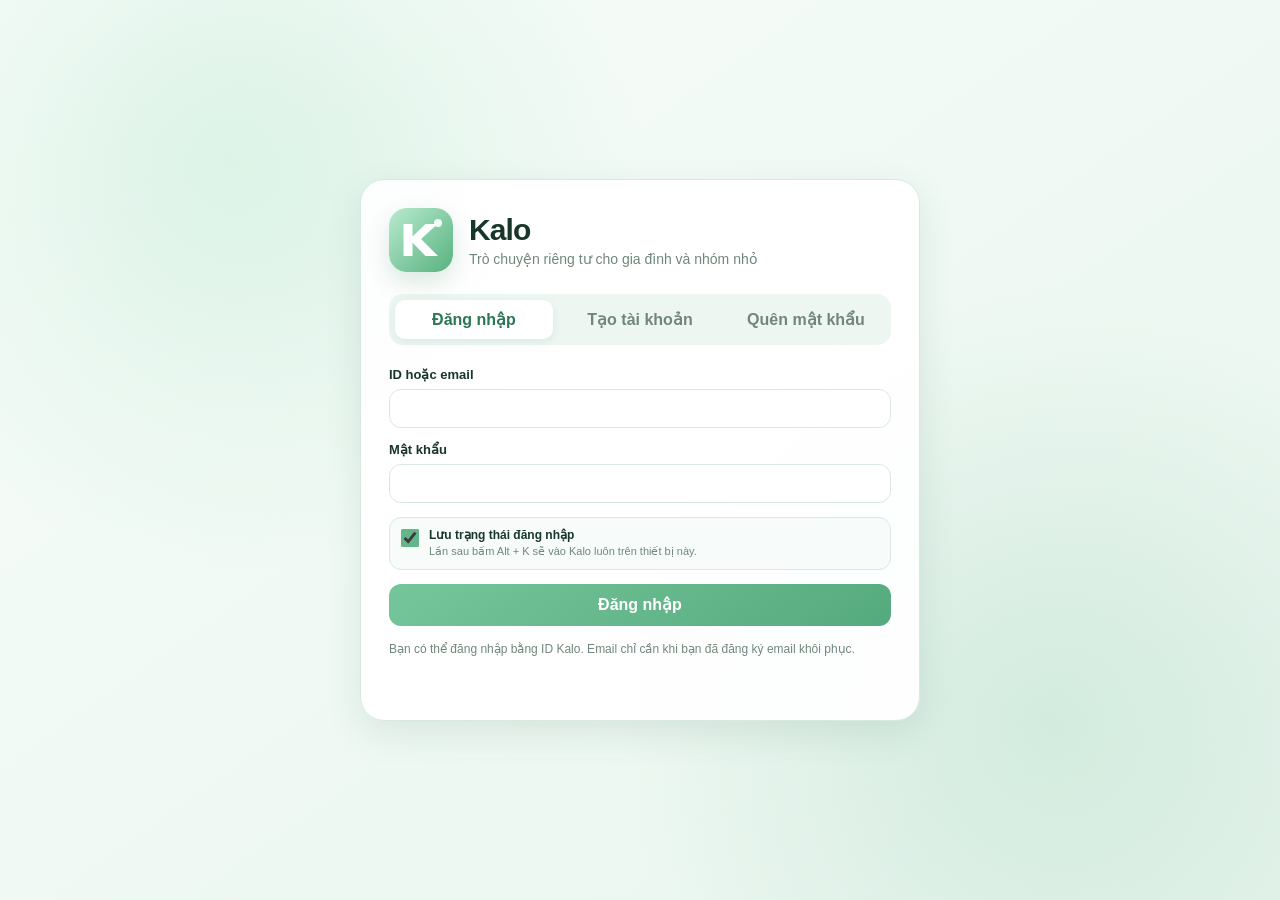
==== web/index.html @ dc7e7392 "Show own account avatar in Kalo rail" ====
<!doctype html>
<html lang="vi">
<head>
  <meta charset="UTF-8" />
  <meta name="viewport" content="width=device-width,initial-scale=1,viewport-fit=cover" />
  <meta name="theme-color" content="#73c39a" />
  <meta name="description" content="Kalo - trò chuyện riêng tư cho gia đình và nhóm nhỏ." />
  <title>Kalo</title>
  <link rel="icon" href="./icon.svg" />
  <link rel="manifest" href="./manifest.webmanifest" />
  <link rel="stylesheet" href="./styles.css?v=1.6.3" />
</head>
<body>
  <main id="authScreen" class="auth-screen">
    <section class="auth-card">
      <div class="brand-large">
        <img src="./icon.svg" alt="" />
        <div>
          <h1>Kalo</h1>
          <p>Trò chuyện riêng tư cho gia đình và nhóm nhỏ</p>
        </div>
      </div>

      <div class="auth-tabs" role="tablist">
        <button class="auth-tab active" data-auth-tab="login" type="button">Đăng nhập</button>
        <button class="auth-tab" data-auth-tab="register" type="button">Tạo tài khoản</button>
        <button class="auth-tab" data-auth-tab="forgot" type="button">Quên mật khẩu</button>
      </div>

      <form id="loginForm" class="auth-form" data-auth-panel="login">
        <label>ID hoặc email<input id="loginId" autocomplete="username" required /></label>
        <label>Mật khẩu<input id="loginPassword" type="password" autocomplete="current-password" required /></label>
        <label class="remember-row">
          <input id="rememberLogin" type="checkbox" checked />
          <span>
            <strong>Lưu trạng thái đăng nhập</strong>
            <small>Lần sau bấm Alt + K sẽ vào Kalo luôn trên thiết bị này.</small>
          </span>
        </label>
        <button class="primary-btn" type="submit">Đăng nhập</button>
        <p class="form-note">Bạn có thể đăng nhập bằng ID Kalo. Email chỉ cần khi bạn đã đăng ký email khôi phục.</p>
      </form>

      <form id="registerForm" class="auth-form hidden" data-auth-panel="register">
        <label>Tên hiển thị<input id="registerName" maxlength="80" placeholder="Ví dụ: Linh" required /></label>
        <label>ID Kalo<input id="registerId" maxlength="32" autocomplete="username" placeholder="linh" required /></label>
        <div class="two-col">
          <label>Mật khẩu<input id="registerPassword" type="password" minlength="8" autocomplete="new-password" required /></label>
          <label>Nhập lại mật khẩu<input id="registerPassword2" type="password" minlength="8" autocomplete="new-password" required /></label>
        </div>
        <label>Email khôi phục <span class="optional">(không bắt buộc)</span>
          <input id="registerEmail" type="email" autocomplete="email" placeholder="ban@gmail.com" />
        </label>
        <button class="primary-btn" type="submit">Tạo tài khoản</button>
        <p class="form-note">Không nhập email vẫn dùng Kalo bình thường. Bạn sẽ nhận một mã khôi phục để tự giữ.</p>
      </form>

      <section id="forgotPanel" class="auth-form hidden" data-auth-panel="forgot">
        <form id="codeResetForm" class="stack">
          <h3>Tạo mật khẩu mới bằng mã khôi phục</h3>
          <label>ID hoặc email<input id="resetId" required /></label>
          <label>Mã khôi phục<input id="resetCode" autocomplete="off" placeholder="XXXX-XXXX-XXXX-XXXX-XXXX" required /></label>
          <label>Mật khẩu mới<input id="resetPassword" type="password" minlength="8" required /></label>
          <button class="primary-btn" type="submit">Tạo mật khẩu mới</button>
        </form>
        <div class="or"><span>hoặc</span></div>
        <form id="emailResetForm" class="stack">
          <h3>Khôi phục bằng email</h3>
          <label>ID hoặc email<input id="emailResetId" required /></label>
          <button class="secondary-btn" type="submit">Gửi email khôi phục</button>
          <p class="form-note">Kalo chỉ gửi email khi bạn chủ động yêu cầu. Mỗi tài khoản được giới hạn một yêu cầu trong 10 phút.</p>
        </form>
      </section>

      <div id="authMessage" class="auth-message" aria-live="polite"></div>
    </section>
  </main>

  <main id="appScreen" class="app-shell hidden">
    <div class="app-quick-actions" aria-label="Thao tác nhanh Kalo">
      <button id="returnKanbanBtn" class="app-quick-action" type="button" title="Trở về KanBan" aria-label="Trở về KanBan">
        <img src="[data-uri]" alt="" />
      </button>
      <button id="quickLogoutBtn" class="app-quick-action logout" type="button" title="Đăng xuất Kalo" aria-label="Đăng xuất Kalo">
        <img src="[data-uri]" alt="" />
      </button>
    </div>
    <aside class="rail">
      <button id="selfAvatarBtn" class="rail-logo" type="button" title="Tài khoản của tôi">
        <span id="selfAvatar" class="rail-self-avatar"><img src="./icon.svg" alt="Kalo" /></span>
      </button>
      <div class="rail-main">
        <button class="rail-btn active" data-view="chats" type="button" title="Tin nhắn">💬<span>Tin</span></button>
        <button class="rail-btn" data-view="people" type="button" title="Danh bạ">👥<span>Bạn</span></button>
        <button class="rail-btn" data-view="documents" type="button" title="My Documents">🗂<span>Tài liệu</span></button>
      </div>
      <div class="rail-bottom">
        <button id="privacyBtn" class="rail-btn" type="button" title="Che tin nhắn (Alt+.)" aria-pressed="false">🙈<span>Che</span></button>
        <button id="settingsBtn" class="rail-btn" type="button" title="Cài đặt">⚙<span>Cài đặt</span></button>
      </div>
    </aside>

    <section class="conversation-pane">
      <header class="pane-header">
        <div>
          <h2 id="leftPaneTitle">Tin nhắn</h2>
          <small id="onlineSummary">Đang kết nối...</small>
        </div>
        <div class="pane-actions">
          <button id="addFriendBtn" class="header-action hidden" type="button" title="Thêm bạn"><span>＋</span><b>Thêm bạn</b></button>
          <button id="createGroupBtn" class="header-action" type="button" title="Tạo nhóm"><span>👥</span><b>Tạo nhóm</b></button>
        </div>
      </header>
      <div class="conversation-toolbar">
        <div class="search-wrap"><input id="conversationSearch" placeholder="Tìm cuộc trò chuyện..." /></div>
        <div id="categoryFilterWrap" class="category-filter-wrap">
          <button id="categoryFilterBtn" class="category-filter-btn" type="button" title="Lọc theo phân loại">
            <span id="categoryFilterDot" class="category-filter-dot"></span>
            <span id="categoryFilterLabel">Phân loại</span>
            <span class="category-filter-caret">⌄</span>
          </button>
          <div id="categoryFilterMenu" class="category-filter-menu hidden"></div>
        </div>
      </div>
      <div id="conversationCategoryMenu" class="conversation-category-menu hidden"></div>
      <div id="conversationList" class="conversation-list"></div>
      <div id="peopleList" class="conversation-list hidden"></div>
      <div id="documentsList" class="conversation-list hidden"></div>
    </section>

    <section class="chat-pane">
      <div id="emptyChat" class="empty-chat">
        <img src="./icon.svg" alt="" />
        <h2>Kalo</h2>
        <p>Chọn một cuộc trò chuyện hoặc tạo cuộc trò chuyện mới.</p>
      </div>

      <section id="documentsHome" class="documents-home hidden">
        <div class="documents-hero">
          <div class="documents-icon">🗂</div>
          <div>
            <h2>My Documents</h2>
            <p>Ảnh và file lưu trực tiếp trên thiết bị của bạn.</p>
          </div>
          <button id="addDocumentBtn" class="primary-btn" type="button">＋ Thêm file</button>
          <input id="documentInput" type="file" multiple hidden />
        </div>
        <div class="documents-storage-card">
          <div>
            <small>Vị trí lưu trữ</small>
            <strong id="documentsStorageLabel">Đang kiểm tra...</strong>
          </div>
          <button id="documentsChangeFolderBtn" class="secondary-btn" type="button">Thay đổi</button>
        </div>
        <div id="documentsDetail" class="documents-detail">
          <div class="documents-placeholder">Chọn một file ở bên trái để xem thao tác.</div>
        </div>
      </section>

      <div id="activeChat" class="active-chat hidden">
        <header class="chat-header">
          <div class="avatar" id="chatAvatar">K</div>
          <div class="chat-title">
            <div class="chat-title-line">
              <strong id="chatTitle">Kalo</strong>
              <button id="renameContactBtn" class="rename-contact-btn hidden" type="button" title="Đặt biệt danh" aria-label="Đặt biệt danh">✎</button>
            </div>
            <small id="chatSubtitle">Riêng tư</small>
          </div>
          <div class="chat-actions">
            <button id="messageSearchBtn" class="icon-btn" type="button" title="Tìm trong cuộc trò chuyện" aria-label="Tìm trong cuộc trò chuyện">🔍</button>
            <button id="audioCallBtn" class="icon-btn" type="button" title="Gọi thoại">📞</button>
            <button id="videoCallBtn" class="icon-btn" type="button" title="Gọi video">🎥</button>
            <button id="chatInfoBtn" class="icon-btn" type="button" title="Thông tin">ⓘ</button>
          </div>
        </header>

        <section id="messageSearchPanel" class="message-search-panel hidden" aria-label="Tìm tin nhắn">
          <div class="message-search-controls">
            <label class="message-search-text">
              <span>🔍</span>
              <input id="messageSearchText" type="search" placeholder="Tìm chữ, tên file..." autocomplete="off" />
            </label>
            <label class="message-search-date">
              <span>Ngày</span>
              <input id="messageSearchDate" type="date" />
            </label>
            <button id="messageSearchClear" class="secondary-btn compact-btn" type="button">Xóa lọc</button>
            <button id="messageSearchClose" class="icon-btn" type="button" title="Đóng tìm kiếm">×</button>
          </div>
          <div id="messageSearchSummary" class="message-search-summary">Nhập từ khóa hoặc chọn ngày.</div>
          <div id="messageSearchResults" class="message-search-results"></div>
        </section>

        <div id="messageList" class="message-list"></div>
        <button id="scrollToLatestBtn" class="scroll-to-latest-btn hidden" type="button" title="Về tin nhắn mới nhất" aria-label="Về tin nhắn mới nhất">
          <span>⌄</span>
        </button>

        <div id="fileProgress" class="file-progress hidden">
          <div><strong id="fileProgressText">Đang truyền file...</strong><span id="fileProgressPct">0%</span></div>
          <progress id="fileProgressBar" max="100" value="0"></progress>
        </div>

        <div id="stickerPanel" class="sticker-panel hidden">
          <div class="sticker-panel-head"><strong>Sticker</strong><button id="closeStickerBtn" type="button">×</button></div>
          <div id="stickerGrid" class="sticker-grid"></div>
        </div>

        <footer class="composer">
          <input id="imageInput" type="file" accept="image/*" hidden />
          <input id="fileInput" type="file" hidden />
          <div class="compose-tools">
            <button id="stickerBtn" class="compose-icon compose-image-btn" type="button" title="Gửi sticker" aria-label="Gửi sticker"><img class="compose-tool-image" src="[data-uri]" alt="" /></button>
            <button id="imageBtn" class="compose-icon compose-image-btn" type="button" title="Gửi ảnh" aria-label="Gửi ảnh"><img class="compose-tool-image" src="[data-uri]" alt="" /></button>
            <button id="fileBtn" class="compose-icon compose-image-btn" type="button" title="Gửi file" aria-label="Gửi file"><img class="compose-tool-image" src="[data-uri]" alt="" /></button>
          </div>
          <textarea id="messageInput" rows="1" placeholder="Nhập tin nhắn..."></textarea>
          <button id="sendBtn" class="send-btn" type="button">Gửi</button>
        </footer>
      </div>
    </section>
  </main>

  <div id="addFriendModal" class="modal-backdrop hidden" role="dialog" aria-modal="true">
    <section class="modal-card friend-modal">
      <header>
        <div><h3>Thêm bạn</h3><p>Quét QR hoặc nhập ID Kalo. Lời mời cần được người kia đồng ý.</p></div>
        <button data-close-modal="addFriendModal" type="button" aria-label="Đóng">×</button>
      </header>

      <div class="friend-tabs">
        <button class="friend-tab active" data-friend-tab="scan" type="button">Quét QR</button>
        <button class="friend-tab" data-friend-tab="id" type="button">Nhập ID</button>
        <button class="friend-tab" data-friend-tab="mine" type="button">QR của tôi</button>
      </div>

      <section data-friend-panel="scan" class="friend-panel">
        <div class="qr-camera-wrap">
          <video id="qrVideo" playsinline muted></video>
          <div class="qr-scan-frame"></div>
          <div id="qrCameraHint" class="qr-camera-hint">Bấm “Mở camera” rồi đưa mã QR vào giữa khung.</div>
        </div>
        <div class="qr-actions">
          <button id="startQrBtn" class="primary-btn" type="button">📷 Mở camera</button>
          <label class="secondary-btn qr-upload-btn">🖼 Chọn ảnh QR<input id="qrImageInput" type="file" accept="image/*" hidden /></label>
        </div>
        <p class="form-note">Trên điện thoại, Kalo ưu tiên camera sau. Bạn cũng có thể chọn ảnh QR từ thư viện.</p>
      </section>

      <section data-friend-panel="id" class="friend-panel hidden">
        <form id="addFriendIdForm" class="stack">
          <label>ID Kalo<input id="friendIdInput" maxlength="32" placeholder="Ví dụ: lamhoailinh" autocomplete="off" /></label>
          <button class="primary-btn" type="submit">Gửi lời mời kết bạn</button>
        </form>
      </section>

      <section data-friend-panel="mine" class="friend-panel hidden">
        <div class="my-qr-card">
          <div id="myQrCode" class="my-qr-code" aria-label="Mã QR Kalo của tôi"></div>
          <strong id="myQrName">Kalo</strong>
          <span id="myQrId">@id</span>
          <p>Người khác quét mã này để gửi lời mời kết bạn.</p>
        </div>
        <button id="shareQrBtn" class="secondary-btn full-btn" type="button">Chia sẻ liên kết kết bạn</button>
      </section>
    </section>
  </div>

  <div id="groupModal" class="modal-backdrop hidden" role="dialog" aria-modal="true">
    <section class="modal-card modal-wide">
      <header>
        <div><h3>Tạo nhóm</h3><p>Chỉ chọn từ danh sách bạn bè đã kết bạn.</p></div>
        <button data-close-modal="groupModal" type="button" aria-label="Đóng">×</button>
      </header>
      <label class="modal-field">Tên nhóm
        <input id="groupNameInput" maxlength="80" placeholder="Ví dụ: Gia đình" />
      </label>
      <input id="groupPeopleSearch" class="modal-search" placeholder="Tìm bạn bè..." />
      <div id="groupFriendsPicker" class="people-picker"></div>
      <footer>
        <button data-close-modal="groupModal" class="secondary-btn" type="button">Hủy</button>
        <button id="createGroupSubmitBtn" class="primary-btn" type="button">Tạo nhóm</button>
      </footer>
    </section>
  </div>

  <div id="categoryManagerModal" class="modal-backdrop hidden" role="dialog" aria-modal="true">
    <section class="modal-card">
      <header>
        <div><h3>Quản lý phân loại</h3><p>Tạo thẻ màu và gắn cho từng cuộc trò chuyện.</p></div>
        <button data-close-modal="categoryManagerModal" type="button" aria-label="Đóng">×</button>
      </header>
      <form id="categoryCreateForm" class="category-create-row">
        <input id="categoryCreateColor" class="category-color-input" type="color" value="#43c77a" title="Chọn màu" />
        <input id="categoryCreateName" maxlength="30" placeholder="Tên phân loại, ví dụ: Gia đình" />
        <button class="primary-btn" type="submit">＋ Thêm</button>
      </form>
      <div id="categoryManagerList" class="category-manager-list"></div>
      <p class="form-note">Phân loại là cách sắp xếp cá nhân và hiện được lưu trên thiết bị này.</p>
      <footer><button data-close-modal="categoryManagerModal" class="secondary-btn" type="button">Đóng</button></footer>
    </section>
  </div>

  <div id="avatarCropModal" class="modal-backdrop hidden" role="dialog" aria-modal="true">
    <section class="modal-card avatar-crop-card">
      <header>
        <div><h3>Crop ảnh đại diện</h3><p>Kéo ảnh để chọn vị trí. Dùng thanh Zoom để phóng to/thu nhỏ.</p></div>
        <button id="closeAvatarCropBtn" type="button" aria-label="Đóng">×</button>
      </header>
      <div id="avatarCropViewport" class="avatar-crop-viewport">
        <canvas id="avatarCropCanvas" width="360" height="360" aria-label="Khung crop ảnh đại diện"></canvas>
        <div class="avatar-crop-mask" aria-hidden="true"></div>
        <div class="avatar-crop-hint" aria-hidden="true">Kéo ảnh để căn chỉnh</div>
      </div>
      <label class="avatar-zoom-row">
        <span>Zoom</span>
        <input id="avatarZoomRange" type="range" min="100" max="300" value="100" step="1" />
        <output id="avatarZoomValue">100%</output>
      </label>
      <div class="avatar-crop-actions">
        <button id="resetAvatarCropBtn" class="secondary-btn" type="button">Đặt lại</button>
        <button id="cancelAvatarCropBtn" class="secondary-btn" type="button">Hủy</button>
        <button id="applyAvatarCropBtn" class="primary-btn" type="button">Áp dụng Crop</button>
      </div>
    </section>
  </div>

  <div id="contactAliasModal" class="modal-backdrop hidden" role="dialog" aria-modal="true">
    <section class="modal-card">
      <header>
        <div><h3>Đặt biệt danh</h3><p id="contactOriginalName">Tên gốc</p></div>
        <button data-close-modal="contactAliasModal" type="button" aria-label="Đóng">×</button>
      </header>
      <form id="contactAliasForm" class="stack">
        <label>Biệt danh hiển thị<input id="contactAliasInput" maxlength="60" placeholder="Ví dụ: Vợ, Anh Nam, Kế toán..." /></label>
        <p class="form-note">Biệt danh chỉ thay đổi cách hiển thị trên Kalo của bạn, không đổi tên thật của người kia.</p>
        <div class="alias-modal-actions">
          <button id="resetContactAliasBtn" class="secondary-btn" type="button">Dùng tên gốc</button>
          <button class="primary-btn" type="submit">Lưu biệt danh</button>
        </div>
      </form>
    </section>
  </div>

  <div id="identityModal" class="modal-backdrop hidden" role="dialog" aria-modal="true">
    <section class="modal-card">
      <header><div><h3>Mở khóa tin nhắn</h3><p id="identityHint">Nhập mã khôi phục Kalo để mở lịch sử riêng tư trên thiết bị này.</p></div></header>
      <label class="modal-field">Mã khôi phục<input id="identityCode" autocomplete="off" placeholder="XXXX-XXXX-XXXX-XXXX-XXXX" /></label>
      <div id="identityError" class="error-text"></div>
      <footer><button id="identitySubmit" class="primary-btn" type="button">Tiếp tục</button></footer>
    </section>
  </div>

  <div id="recoveryCodeModal" class="modal-backdrop hidden" role="dialog" aria-modal="true">
    <section class="modal-card">
      <header><div><h3>Lưu mã khôi phục</h3><p>Giữ mã này ở nơi an toàn. Mã giúp bạn tạo lại mật khẩu và mở lịch sử tin nhắn trên thiết bị mới.</p></div></header>
      <div id="recoveryCodeValue" class="recovery-code"></div>
      <button id="copyRecoveryCode" class="secondary-btn" type="button">Sao chép mã</button>
      <footer><button id="recoveryCodeDone" class="primary-btn" type="button">Tôi đã lưu mã</button></footer>
    </section>
  </div>

  <div id="settingsModal" class="modal-backdrop hidden" role="dialog" aria-modal="true">
    <section class="modal-card">
      <header><div><h3>Cài đặt Kalo</h3><p id="settingsAccount"></p></div><button data-close-modal="settingsModal">×</button></header>
      <label class="setting-row"><span><strong>Che tin nhắn</strong><small>Làm mờ nội dung, rê chuột vào để xem.</small></span><input id="privacyToggle" type="checkbox" /></label>
      <form id="profileForm" class="stack setting-block">
        <h4>Hồ sơ</h4>
        <div class="profile-avatar-editor">
          <div id="profileAvatarPreview" class="profile-avatar-preview" aria-label="Avatar hiện tại">K</div>
          <div class="profile-avatar-actions">
            <strong>Ảnh đại diện</strong>
            <small>Ảnh sẽ được nén tự động trước khi lưu.</small>
            <div class="avatar-action-row">
              <button id="chooseAvatarBtn" class="secondary-btn compact-btn" type="button">Chọn ảnh</button>
              <button id="cropAvatarBtn" class="secondary-btn compact-btn" type="button">✂ Crop thủ công</button>
              <button id="saveAvatarBtn" class="primary-btn compact-btn" type="button" disabled>Lưu Avatar</button>
              <button id="removeAvatarBtn" class="secondary-btn compact-btn" type="button">Xóa ảnh</button>
            </div>
            <small id="avatarPendingHint" class="avatar-pending-hint hidden">Ảnh mới đang chờ lưu.</small>
          </div>
          <input id="avatarInput" type="file" accept="image/png,image/jpeg,image/webp" hidden />
        </div>
        <label>Tên hiển thị<input id="displayNameInput" maxlength="80" /></label>
        <button class="secondary-btn" type="submit">Lưu tên</button>
      </form>
      <form id="changePasswordForm" class="stack setting-block">
        <h4>Đổi mật khẩu</h4>
        <label>Mật khẩu mới<input id="newPasswordInput" type="password" minlength="8" /></label>
        <label>Nhập lại<input id="newPasswordInput2" type="password" minlength="8" /></label>
        <button class="secondary-btn" type="submit">Đổi mật khẩu</button>
      </form>
      <div class="setting-block storage-setting">
        <h4>Quản lý dữ liệu</h4>
        <div class="storage-summary">
          <div>
            <small>Vị trí My Documents và file nhận</small>
            <strong id="settingsStorageLabel">Đang kiểm tra...</strong>
          </div>
          <button id="changeStorageBtn" class="secondary-btn" type="button">Thay đổi</button>
        </div>
        <div class="storage-meter"><span id="storageMeterBar"></span></div>
        <p id="storageUsageText" class="form-note">Đang tính dung lượng cục bộ...</p>
        <p class="form-note">Trên Chrome/Edge máy tính, nút Thay đổi cho phép bạn chọn thư mục thật trên ổ đĩa. Trên thiết bị không hỗ trợ, Kalo dùng vùng lưu trữ riêng của trình duyệt.</p>
      </div>
      <div class="setting-block">
        <h4>File lớn</h4>
        <p class="form-note">File được truyền trực tiếp giữa hai máy. Người gửi và người nhận cần cùng online. Kalo không lưu nội dung file trên máy chủ.</p>
      </div>
      <footer><button id="logoutBtn" class="danger-btn logout-icon-btn" type="button"><img class="logout-icon-img" src="[data-uri]" alt="" /><span>Đăng xuất</span></button></footer>
    </section>
  </div>

  <div id="incomingCallModal" class="modal-backdrop hidden" role="dialog" aria-modal="true">
    <section class="call-incoming-card">
      <div class="call-avatar" id="incomingCallAvatar">K</div>
      <h3 id="incomingCallName">Cuộc gọi đến</h3>
      <p id="incomingCallType">Đang gọi thoại...</p>
      <div class="incoming-call-actions">
        <button id="rejectCallBtn" class="call-circle danger" type="button" title="Từ chối">✕</button>
        <button id="acceptCallBtn" class="call-circle accept" type="button" title="Trả lời">✓</button>
      </div>
    </section>
  </div>

  <div id="callModal" class="call-screen hidden" role="dialog" aria-modal="true">
    <div class="call-topbar">
      <div>
        <strong id="callPeerName">Cuộc gọi Kalo</strong>
        <small id="callStatus">Đang kết nối...</small>
      </div>
      <span id="callModeLabel">Gọi thoại</span>
    </div>
    <div class="call-stage">
      <video id="remoteCallVideo" autoplay playsinline></video>
      <audio id="remoteCallAudio" autoplay></audio>
      <div id="audioCallPlaceholder" class="audio-call-placeholder">
        <div class="call-avatar large" id="activeCallAvatar">K</div>
        <strong id="activeCallName">Kalo</strong>
      </div>
      <video id="localCallVideo" autoplay playsinline muted></video>
    </div>
    <div class="call-controls">
      <button id="muteCallBtn" class="call-control" type="button" title="Tắt/bật mic">🎙</button>
      <button id="cameraCallBtn" class="call-control" type="button" title="Tắt/bật camera">📷</button>
      <button id="hangupCallBtn" class="call-control hangup" type="button" title="Kết thúc">☎</button>
    </div>
  </div>

  <div id="toastHost" class="toast-host" aria-live="polite"></div>

  <script src="./vendor/qrcode.min.js?v=1.0.0"></script>
  <script type="module" src="./app.js?v=1.6.3"></script>
</body>
</html>
---- web/styles.css ----
:root{
  --bg:#eef7f2;
  --panel:#ffffff;
  --panel-2:#f7fbf9;
  --line:#d8e9df;
  --line-strong:#bfdcca;
  --text:#18372a;
  --muted:#71877b;
  --green:#63b68a;
  --green-2:#8ed1ae;
  --green-3:#dff2e7;
  --green-4:#edf8f2;
  --danger:#d45b62;
  --shadow:0 12px 36px rgba(50,100,73,.12);
  font-family:Inter,"Segoe UI",Roboto,Arial,sans-serif;
  color:var(--text);
  background:var(--bg);
}
*{box-sizing:border-box}
html,body{margin:0;min-height:100%;background:var(--bg);color:var(--text)}
body{min-height:100vh;overflow:hidden}
button,input,textarea{font:inherit}
button{cursor:pointer}
.hidden{display:none!important}
.optional{font-weight:400;color:var(--muted);font-size:12px}
.auth-screen{
  min-height:100vh;display:grid;place-items:center;padding:28px;
  background:
    radial-gradient(circle at 18% 18%,rgba(167,225,194,.32),transparent 32%),
    radial-gradient(circle at 82% 80%,rgba(99,182,138,.18),transparent 34%),
    linear-gradient(145deg,#f8fdfa,#e8f5ee)
}
.auth-card{
  width:min(560px,100%);background:rgba(255,255,255,.94);border:1px solid var(--line);
  border-radius:24px;box-shadow:var(--shadow);padding:28px
}
.brand-large{display:flex;gap:16px;align-items:center;margin-bottom:22px}
.brand-large img{width:64px;height:64px;border-radius:18px;box-shadow:0 10px 24px rgba(74,145,105,.2)}
.brand-large h1{margin:0;font-size:30px;letter-spacing:-.03em}
.brand-large p{margin:4px 0 0;color:var(--muted);font-size:14px}
.auth-tabs{display:grid;grid-template-columns:repeat(3,1fr);gap:8px;margin-bottom:22px;background:#edf6f1;padding:6px;border-radius:14px}
.auth-tab{border:0;background:transparent;color:var(--muted);padding:10px 8px;border-radius:10px;font-weight:700}
.auth-tab.active{background:#fff;color:#2e7753;box-shadow:0 3px 10px rgba(43,100,69,.08)}
.auth-form,.stack{display:flex;flex-direction:column;gap:14px}
.auth-form label,.stack label,.modal-field{display:flex;flex-direction:column;gap:7px;font-size:13px;font-weight:700}
.auth-form input,.stack input,.modal-field input,.modal-search,.search-wrap input,.composer textarea{
  width:100%;border:1px solid var(--line);background:#fff;color:var(--text);
  border-radius:12px;padding:11px 12px;outline:none;transition:.15s border-color,.15s box-shadow
}
.auth-form input:focus,.stack input:focus,.modal-field input:focus,.modal-search:focus,.search-wrap input:focus,.composer textarea:focus{
  border-color:#7ac59e;box-shadow:0 0 0 3px rgba(99,182,138,.14)
}
.two-col{display:grid;grid-template-columns:1fr 1fr;gap:12px}
.primary-btn,.secondary-btn,.danger-btn{
  border:0;border-radius:12px;padding:11px 15px;font-weight:800;min-height:42px
}
.primary-btn{background:linear-gradient(145deg,#76c69b,#55aa7d);color:#fff}
.primary-btn:hover{filter:brightness(.98)}
.secondary-btn{background:#edf7f2;color:#2d6e4e;border:1px solid #cfe7da}
.danger-btn{background:#fff0f1;color:#aa343c;border:1px solid #f2c7ca}
.form-note{margin:0;color:var(--muted);font-size:12px;line-height:1.55}
.auth-message{min-height:20px;margin-top:14px;font-size:13px;color:#3b6c53}
.auth-message.error{color:#b23e47}
.or{height:1px;background:var(--line);position:relative;margin:8px 0}
.or span{position:absolute;left:50%;top:50%;transform:translate(-50%,-50%);background:#fff;padding:0 10px;color:var(--muted);font-size:12px}
.auth-form h3{font-size:14px;margin:0 0 2px}

.app-shell{display:grid;grid-template-columns:72px 330px minmax(0,1fr);height:100vh;background:var(--panel)}
.rail{
  background:linear-gradient(180deg,#71bf94,#5baa80);display:flex;flex-direction:column;align-items:center;
  padding:10px 7px;border-right:1px solid rgba(42,101,70,.12)
}
.rail-logo{width:46px;height:46px;border:0;background:transparent;padding:0;margin-bottom:12px}
.rail-logo img{width:46px;height:46px;border-radius:14px;display:block}
.rail-main{display:flex;flex-direction:column;gap:8px;width:100%;align-items:center}
.rail-bottom{margin-top:auto;display:flex;flex-direction:column;gap:8px;width:100%;align-items:center}
.rail-btn{
  width:58px;min-height:54px;border:0;border-radius:14px;background:transparent;color:#effff6;
  display:flex;flex-direction:column;align-items:center;justify-content:center;gap:2px;font-size:20px
}
.rail-btn span{font-size:9px;font-weight:800;letter-spacing:.01em}
.rail-btn:hover,.rail-btn.active{background:rgba(255,255,255,.19)}
.rail-btn.active{box-shadow:inset 0 0 0 1px rgba(255,255,255,.18)}
.conversation-pane{display:flex;flex-direction:column;border-right:1px solid var(--line);min-width:0;background:#fbfefc}
.pane-header{height:72px;display:flex;align-items:center;justify-content:space-between;padding:0 16px;border-bottom:1px solid var(--line)}
.pane-header h2{margin:0;font-size:20px}
.pane-header small{color:var(--muted);font-size:11px}
.round-btn,.icon-btn,.compose-icon{
  border:1px solid var(--line);background:#fff;color:#356c51;border-radius:11px;display:grid;place-items:center
}
.round-btn{width:36px;height:36px;font-size:22px}
.search-wrap{padding:12px 12px 8px}
.search-wrap input{background:#f1f7f4}
.conversation-list{overflow:auto;min-height:0;padding:4px 8px 12px}
.conv-item{
  width:100%;border:0;background:transparent;text-align:left;padding:10px;border-radius:14px;
  display:grid;grid-template-columns:46px minmax(0,1fr) auto;gap:10px;align-items:center;color:inherit
}
.conv-item:hover{background:#eef7f2}
.conv-item.active{background:#ddf2e6}
.avatar{
  width:44px;height:44px;border-radius:14px;background:linear-gradient(145deg,#b2e4ca,#78c39e);
  color:#fff;display:grid;place-items:center;font-weight:900;flex:0 0 auto;text-transform:uppercase
}
.conv-main{min-width:0}
.conv-name{font-weight:800;white-space:nowrap;overflow:hidden;text-overflow:ellipsis;font-size:14px}
.conv-preview{color:var(--muted);font-size:12px;white-space:nowrap;overflow:hidden;text-overflow:ellipsis;margin-top:3px}
.conv-meta{font-size:10px;color:#91a299;align-self:start;padding-top:3px}
.person-item{display:flex;align-items:center;gap:10px;padding:10px;border-radius:14px}
.person-item:hover{background:#eef7f2}
.person-item .person-info{min-width:0;flex:1}
.person-item strong{display:block;font-size:14px}
.person-item small{color:var(--muted)}
.person-item button{border:0;background:#e7f5ed;color:#34724f;border-radius:10px;padding:7px 10px;font-weight:800}

.chat-pane{min-width:0;display:flex;background:#f2f8f5}
.empty-chat{margin:auto;text-align:center;color:var(--muted)}
.empty-chat img{width:88px;height:88px;border-radius:24px;opacity:.95}
.empty-chat h2{margin:14px 0 4px;color:var(--text)}
.empty-chat p{margin:0;font-size:13px}
.active-chat{display:flex;flex-direction:column;width:100%;height:100%}
.chat-header{height:72px;background:#fff;border-bottom:1px solid var(--line);display:flex;align-items:center;padding:0 18px;gap:12px}
.chat-title{display:flex;flex-direction:column;min-width:0}
.chat-title strong{font-size:15px;white-space:nowrap;overflow:hidden;text-overflow:ellipsis}
.chat-title small{font-size:11px;color:var(--muted);margin-top:2px}
.chat-actions{margin-left:auto;display:flex;gap:7px}
.icon-btn{width:34px;height:34px}
.message-list{flex:1;min-height:0;overflow:auto;padding:18px 22px 26px;display:flex;flex-direction:column;gap:8px}
.day-sep{align-self:center;color:#809189;font-size:10px;background:rgba(255,255,255,.74);border:1px solid var(--line);padding:4px 9px;border-radius:999px;margin:8px 0}
.msg-row{display:flex;gap:8px;max-width:76%;align-items:flex-end}
.msg-row.own{align-self:flex-end;flex-direction:row-reverse}
.msg-row.other{align-self:flex-start}
.msg-avatar{width:28px;height:28px;border-radius:10px;background:#bce5ce;color:#2f7753;display:grid;place-items:center;font-weight:900;font-size:11px}
.msg-content{min-width:0}
.msg-sender{font-size:10px;color:var(--muted);margin:0 0 3px 6px}
.bubble{
  background:#fff;border:1px solid #e2eee7;border-radius:15px 15px 15px 4px;padding:9px 11px;
  box-shadow:0 3px 10px rgba(38,82,58,.05);position:relative;word-break:break-word
}
.msg-row.own .bubble{background:#dff2e7;border-color:#c8e6d5;border-radius:15px 15px 4px 15px}
.bubble-text{white-space:pre-wrap;line-height:1.45;font-size:14px}
.bubble-time{font-size:9px;color:#8aa097;margin-top:5px;text-align:right}
.msg-actions{display:flex;gap:4px;margin-top:3px;opacity:.55}
.msg-row:hover .msg-actions{opacity:1}
.mini-action{border:0;background:transparent;color:#668178;padding:2px 5px;font-size:11px;border-radius:7px}
.mini-action:hover{background:#e8f4ed}
.reaction-pill{display:inline-flex;align-items:center;gap:3px;background:#fff;border:1px solid var(--line);border-radius:999px;padding:2px 7px;font-size:11px}
.file-card{min-width:260px;max-width:420px}
.file-card-head{display:flex;gap:10px;align-items:center}
.file-icon{font-size:24px}
.file-name{font-weight:800;font-size:13px;overflow:hidden;text-overflow:ellipsis;white-space:nowrap}
.file-size{font-size:11px;color:var(--muted)}
.file-card button{margin-top:8px;width:100%}
.file-progress{background:#fff;border-top:1px solid var(--line);padding:8px 16px}
.file-progress>div{display:flex;justify-content:space-between;font-size:11px;margin-bottom:5px}
.file-progress progress{width:100%;height:6px;accent-color:var(--green)}
.composer{background:#fff;border-top:1px solid var(--line);padding:10px 14px;display:grid;grid-template-columns:auto minmax(0,1fr) auto;gap:9px;align-items:end}
.compose-icon{width:38px;height:38px;font-size:18px}
.composer textarea{resize:none;min-height:38px;max-height:120px;background:#f7fbf9;line-height:1.4}
.send-btn{border:0;background:#62b287;color:#fff;font-weight:900;border-radius:11px;padding:0 16px;height:38px}

body.privacy-mode .bubble-text,
body.privacy-mode .file-name,
body.privacy-mode .conv-preview{
  filter:blur(6px);user-select:none;transition:filter .14s ease
}
body.privacy-mode .bubble:hover .bubble-text,
body.privacy-mode .file-card:hover .file-name,
body.privacy-mode .conv-item:hover .conv-preview{
  filter:none;user-select:text
}

.modal-backdrop{position:fixed;inset:0;z-index:5000;background:rgba(20,50,36,.34);display:grid;place-items:center;padding:20px}
.modal-card{
  width:min(520px,100%);max-height:min(760px,92vh);overflow:auto;background:#fff;border:1px solid var(--line);
  border-radius:20px;box-shadow:0 22px 70px rgba(18,56,36,.2);padding:18px
}
.modal-wide{width:min(620px,100%)}
.modal-card>header{display:flex;justify-content:space-between;gap:15px;align-items:flex-start;margin-bottom:16px}
.modal-card>header h3{margin:0;font-size:18px}
.modal-card>header p{margin:4px 0 0;color:var(--muted);font-size:12px;line-height:1.45}
.modal-card>header button{border:0;background:#eef6f2;color:#526d60;width:32px;height:32px;border-radius:10px;font-size:20px}
.modal-card>footer{display:flex;justify-content:flex-end;gap:8px;margin-top:18px}
.modal-search{margin:12px 0}
.people-picker{max-height:350px;overflow:auto;border:1px solid var(--line);border-radius:14px;padding:5px}
.picker-row{display:flex;align-items:center;gap:10px;padding:9px;border-radius:10px}
.picker-row:hover{background:#f2f8f5}
.picker-row input{width:18px;height:18px;accent-color:var(--green)}
.picker-row label{display:flex;flex:1;gap:10px;align-items:center;cursor:pointer}
.picker-row .avatar{width:38px;height:38px;border-radius:12px}
.recovery-code{
  padding:16px;border:1px dashed #7abc98;border-radius:14px;background:#eff9f3;
  font:900 20px/1.5 ui-monospace,SFMono-Regular,Consolas,monospace;text-align:center;letter-spacing:.06em;margin:10px 0 12px
}
.error-text{color:#b23e47;font-size:12px;min-height:18px;margin-top:8px}
.setting-row{display:flex;align-items:center;justify-content:space-between;gap:16px;padding:12px 0;border-bottom:1px solid var(--line)}
.setting-row span{display:flex;flex-direction:column;gap:3px}
.setting-row small{color:var(--muted)}
.setting-row input{width:20px;height:20px;accent-color:var(--green)}
.setting-block{padding:14px 0;border-bottom:1px solid var(--line)}
.setting-block h4{margin:0 0 10px}
.toast-host{position:fixed;right:16px;bottom:16px;z-index:8000;display:flex;flex-direction:column;gap:8px;pointer-events:none}
.toast{background:#18372a;color:#fff;padding:10px 13px;border-radius:11px;box-shadow:var(--shadow);font-size:12px;max-width:360px;animation:toast-in .18s ease}
.toast.error{background:#923e45}
@keyframes toast-in{from{transform:translateY(8px);opacity:0}to{transform:none;opacity:1}}

@media(max-width:900px){
  .app-shell{grid-template-columns:64px 290px minmax(0,1fr)}
  .rail-btn{width:50px}
}
@media(max-width:720px){
  body{overflow:auto}
  .app-shell{grid-template-columns:58px minmax(0,1fr);height:100dvh}
  .conversation-pane{grid-column:2}
  .chat-pane{position:fixed;left:58px;right:0;top:0;bottom:0;z-index:20;display:none}
  .app-shell.chat-open .chat-pane{display:flex}
  .app-shell.chat-open .conversation-pane{visibility:hidden}
  .rail{padding:8px 4px}
  .rail-btn{width:48px;min-height:50px}
  .rail-logo,.rail-logo img{width:42px;height:42px}
  .message-list{padding:14px 10px 20px}
  .msg-row{max-width:88%}
  .auth-screen{padding:12px}
  .auth-card{padding:18px;border-radius:18px}
  .two-col{grid-template-columns:1fr}
}


/* v1.1 - Friend system, QR add friend and clearer mobile actions */
.pane-actions{display:flex;align-items:center;gap:7px}
.header-action{
  min-height:36px;border:1px solid var(--line);background:#fff;color:#34724f;border-radius:11px;
  padding:0 10px;display:inline-flex;align-items:center;gap:6px;font-weight:800;font-size:12px;white-space:nowrap
}
.header-action span{font-size:16px;line-height:1}
.header-action:hover{background:#e9f6ef;border-color:#abd8c0}
.contact-section{padding:4px 0 10px}
.contact-section-title{
  display:flex;align-items:center;gap:7px;padding:8px 10px 5px;color:#4d6c5d;
  font-size:11px;font-weight:900;text-transform:uppercase;letter-spacing:.035em
}
.contact-section-title span{
  min-width:20px;height:20px;padding:0 6px;border-radius:999px;background:#e2f3ea;color:#367253;
  display:inline-flex;align-items:center;justify-content:center;font-size:10px
}
.muted-title{color:#81958b}
.contact-empty{padding:24px 12px;text-align:center;color:var(--muted);font-size:12px;line-height:1.55}
.friend-actions{display:flex;gap:6px;flex:0 0 auto}
.person-item .accept-btn{background:#66b98d;color:#fff;border:0}
.person-item .decline-btn{background:#eff5f2;color:#607a6d;border:1px solid var(--line)}
.request-item{background:#f6fbf8;margin-bottom:4px}
.pending-item{opacity:.86}

.friend-modal{width:min(560px,100%)}
.friend-tabs{
  display:grid;grid-template-columns:repeat(3,1fr);gap:6px;background:#edf6f1;
  padding:5px;border-radius:13px;margin-bottom:14px
}
.friend-tab{border:0;background:transparent;color:#6e8378;padding:9px 6px;border-radius:9px;font-weight:800;font-size:12px}
.friend-tab.active{background:#fff;color:#34724f;box-shadow:0 2px 8px rgba(43,100,69,.08)}
.friend-panel{display:flex;flex-direction:column;gap:12px}
.qr-camera-wrap{
  position:relative;aspect-ratio:4/3;max-height:390px;border-radius:16px;overflow:hidden;
  background:#193329;display:grid;place-items:center
}
.qr-camera-wrap video{width:100%;height:100%;object-fit:cover;display:block}
.qr-scan-frame{
  position:absolute;width:min(58%,250px);aspect-ratio:1;border:2px solid rgba(255,255,255,.96);
  border-radius:20px;box-shadow:0 0 0 999px rgba(10,35,25,.18);pointer-events:none
}
.qr-camera-hint{
  position:absolute;left:12px;right:12px;bottom:10px;background:rgba(17,54,38,.75);color:#fff;
  border-radius:10px;padding:8px 10px;text-align:center;font-size:11px;backdrop-filter:blur(5px)
}
.qr-actions{display:grid;grid-template-columns:1fr 1fr;gap:8px}
.qr-upload-btn{display:flex;align-items:center;justify-content:center}
.my-qr-card{
  display:flex;flex-direction:column;align-items:center;text-align:center;padding:18px 12px;
  border:1px solid var(--line);border-radius:18px;background:linear-gradient(180deg,#f8fdfa,#edf8f2)
}
.my-qr-code{width:240px;min-height:240px;display:grid;place-items:center;background:#fff;border-radius:18px;padding:10px}
.my-qr-code img,.my-qr-code canvas{max-width:100%;height:auto!important}
.my-qr-card strong{margin-top:12px;font-size:17px}
.my-qr-card span{color:#4f7b63;font-weight:800;font-size:13px;margin-top:2px}
.my-qr-card p{color:var(--muted);font-size:12px;margin:8px 0 0}
.full-btn{width:100%}

@media(max-width:720px){
  .pane-header{height:66px;padding:0 10px}
  .pane-header h2{font-size:18px}
  .pane-actions{gap:5px}
  .header-action{width:38px;height:38px;padding:0;justify-content:center;border-radius:11px}
  .header-action b{display:none}
  .header-action span{font-size:18px}
  .search-wrap{padding:9px 9px 6px}
  .conversation-list{padding:3px 5px 10px}
  .person-item{padding:9px 7px}
  .person-item button{padding:7px 8px;font-size:11px}
  .friend-actions{gap:4px}
  .modal-backdrop{
    align-items:end;padding:0;background:rgba(20,50,36,.38)
  }
  .modal-card,.modal-wide,.friend-modal{
    width:100%;max-width:none;max-height:92dvh;border-radius:20px 20px 0 0;
    border-left:0;border-right:0;border-bottom:0;padding:16px 14px calc(16px + env(safe-area-inset-bottom))
  }
  .modal-card>header{position:sticky;top:-16px;background:#fff;z-index:2;padding-top:2px}
  .friend-tabs{position:sticky;top:43px;z-index:2}
  .qr-camera-wrap{aspect-ratio:3/4;max-height:55dvh}
  .qr-actions{grid-template-columns:1fr}
  .my-qr-code{width:min(72vw,260px);min-height:min(72vw,260px)}
  .people-picker{max-height:44dvh}
  .toast-host{left:10px;right:10px;bottom:calc(10px + env(safe-area-inset-bottom))}
  .toast{max-width:none}
}


/* v1.1.1 - Remember login */
.remember-row{
  display:flex!important;flex-direction:row!important;align-items:flex-start;gap:10px!important;
  padding:10px 11px;border:1px solid var(--line);border-radius:12px;background:#f7fbf9;
  cursor:pointer;font-weight:400!important
}
.remember-row input{
  width:18px!important;height:18px;margin:1px 0 0;flex:0 0 auto;accent-color:var(--green)
}
.remember-row span{display:flex;flex-direction:column;gap:2px}
.remember-row strong{font-size:12px;color:var(--text)}
.remember-row small{font-size:11px;line-height:1.35;color:var(--muted)}


/* v1.2 - Sticker, image and file composer */
.compose-tools{display:flex;align-items:center;gap:5px}
.sticker-panel{
  background:#fff;border-top:1px solid var(--line);padding:10px 14px 12px;
  box-shadow:0 -8px 24px rgba(33,76,54,.06)
}
.sticker-panel-head{display:flex;align-items:center;justify-content:space-between;margin-bottom:8px}
.sticker-panel-head strong{font-size:12px}
.sticker-panel-head button{
  width:28px;height:28px;border:0;border-radius:8px;background:#eef6f2;color:#557064;font-size:17px
}
.sticker-grid{display:grid;grid-template-columns:repeat(10,minmax(38px,1fr));gap:6px;max-height:180px;overflow:auto}
.sticker-choice{
  min-height:44px;border:1px solid transparent;background:#f7fbf9;border-radius:11px;font-size:25px;line-height:1
}
.sticker-choice:hover{background:#e5f4ec;border-color:#cde7d8;transform:translateY(-1px)}
.sticker-message{font-size:54px;line-height:1.05;padding:2px 3px}
.image-card{max-width:min(420px,62vw)}
.image-preview{
  display:block;width:100%;max-height:340px;object-fit:contain;background:#edf4f0;border-radius:11px;
  border:1px solid var(--line)
}
.image-preview-placeholder{
  width:100%;height:170px;display:grid;place-items:center;background:#edf4f0;border-radius:11px;font-size:48px
}
.image-meta{margin-top:8px}
body.privacy-mode .image-preview{filter:blur(12px)}
body.privacy-mode .image-card:hover .image-preview{filter:none}

@media(max-width:900px){
  .sticker-grid{grid-template-columns:repeat(8,minmax(38px,1fr))}
}
@media(max-width:720px){
  .composer{grid-template-columns:auto minmax(0,1fr) auto;padding:8px 8px;gap:6px}
  .compose-tools{gap:2px}
  .compose-icon{width:34px;height:36px;font-size:16px}
  .send-btn{padding:0 12px}
  .sticker-panel{padding:8px 8px 10px}
  .sticker-grid{grid-template-columns:repeat(6,minmax(40px,1fr));max-height:40dvh}
  .sticker-choice{min-height:46px;font-size:26px}
  .image-card{max-width:min(74vw,360px)}
  .image-preview{max-height:300px}
}


/* v1.3 - My Documents, storage manager and calls */
.documents-home{width:100%;height:100%;overflow:auto;padding:22px;background:#f4f8f6}
.documents-hero{
  display:flex;align-items:center;gap:14px;background:#fff;border:1px solid var(--line);
  border-radius:18px;padding:18px;box-shadow:0 8px 24px rgba(33,76,54,.05)
}
.documents-hero h2{margin:0;font-size:20px}
.documents-hero p{margin:4px 0 0;color:var(--muted);font-size:12px}
.documents-hero .primary-btn{margin-left:auto}
.documents-icon{
  width:54px;height:54px;border-radius:16px;background:linear-gradient(145deg,#dff4e8,#bfe6d0);
  display:grid;place-items:center;font-size:28px;flex:0 0 auto
}
.documents-storage-card{
  margin-top:12px;background:#fff;border:1px solid var(--line);border-radius:16px;padding:14px 16px;
  display:flex;align-items:center;justify-content:space-between;gap:12px
}
.documents-storage-card>div{display:flex;flex-direction:column;gap:3px;min-width:0}
.documents-storage-card small{color:var(--muted)}
.documents-storage-card strong{overflow:hidden;text-overflow:ellipsis;white-space:nowrap}
.documents-detail{margin-top:12px}
.documents-placeholder{
  min-height:180px;border:1px dashed var(--line-strong);border-radius:16px;display:grid;place-items:center;
  color:var(--muted);background:rgba(255,255,255,.55);font-size:13px
}
.document-row{
  width:100%;border:0;background:transparent;color:inherit;border-radius:13px;padding:10px;
  display:flex;gap:10px;text-align:left;align-items:center
}
.document-row:hover{background:#edf7f2}
.document-row.active{background:#dff2e7}
.document-row-icon{
  width:40px;height:40px;border-radius:12px;background:#fff;border:1px solid var(--line);
  display:grid;place-items:center;font-size:20px;flex:0 0 auto
}
.document-row-main{min-width:0;display:flex;flex-direction:column;gap:3px}
.document-row-main strong{font-size:13px;white-space:nowrap;overflow:hidden;text-overflow:ellipsis}
.document-row-main small{font-size:10px;color:var(--muted)}
.document-detail-card{
  background:#fff;border:1px solid var(--line);border-radius:18px;padding:22px;text-align:center
}
.document-detail-icon{font-size:52px;margin-bottom:8px}
.document-detail-card h3{margin:0;word-break:break-word}
.document-detail-card p{color:var(--muted);font-size:12px}
.document-detail-actions{display:flex;gap:8px;justify-content:center;flex-wrap:wrap;margin:16px 0 8px}
.document-detail-actions button:disabled{opacity:.45;cursor:not-allowed}

.storage-summary{
  display:flex;align-items:center;justify-content:space-between;gap:12px;background:#f7fbf9;
  border:1px solid var(--line);border-radius:13px;padding:12px;margin-bottom:10px
}
.storage-summary>div{display:flex;flex-direction:column;min-width:0;gap:3px}
.storage-summary small{color:var(--muted)}
.storage-summary strong{white-space:nowrap;overflow:hidden;text-overflow:ellipsis}
.storage-meter{height:8px;background:#e5eee9;border-radius:999px;overflow:hidden;margin:8px 0}
.storage-meter span{display:block;height:100%;width:0;background:linear-gradient(90deg,#75c59b,#4aa675);transition:width .2s ease}

.call-incoming-card{
  width:min(380px,100%);background:#fff;border-radius:24px;padding:28px;text-align:center;
  box-shadow:0 22px 70px rgba(18,56,36,.25)
}
.call-avatar{
  width:78px;height:78px;border-radius:26px;background:linear-gradient(145deg,#b8ebcf,#63b68a);
  color:#fff;display:grid;place-items:center;font-size:28px;font-weight:900;margin:0 auto
}
.call-avatar.large{width:120px;height:120px;border-radius:38px;font-size:42px}
.call-incoming-card h3{margin:14px 0 5px;font-size:20px}
.call-incoming-card p{margin:0;color:var(--muted)}
.incoming-call-actions{display:flex;justify-content:center;gap:34px;margin-top:24px}
.call-circle{
  width:58px;height:58px;border-radius:50%;border:0;color:#fff;font-size:24px;font-weight:900;
  box-shadow:0 8px 24px rgba(20,50,36,.18)
}
.call-circle.accept{background:#55b57e}
.call-circle.danger{background:#e05d64}

.call-screen{
  position:fixed;inset:0;z-index:7000;background:#14251e;color:#fff;display:flex;flex-direction:column
}
.call-topbar{
  height:68px;display:flex;align-items:center;justify-content:space-between;padding:0 20px;
  background:rgba(10,26,19,.82);backdrop-filter:blur(8px)
}
.call-topbar>div{display:flex;flex-direction:column;gap:3px}
.call-topbar small{color:#b6c9bf}
.call-topbar>span{font-size:12px;background:rgba(255,255,255,.1);padding:6px 10px;border-radius:999px}
.call-stage{position:relative;flex:1;min-height:0;display:grid;place-items:center;overflow:hidden}
#remoteCallVideo{width:100%;height:100%;object-fit:cover;background:#0d1712}
#localCallVideo{
  position:absolute;right:18px;bottom:18px;width:min(24vw,260px);aspect-ratio:3/4;object-fit:cover;
  border-radius:16px;border:2px solid rgba(255,255,255,.7);background:#263b31;box-shadow:0 12px 32px rgba(0,0,0,.3)
}
.audio-call-placeholder{
  position:absolute;inset:0;display:flex;flex-direction:column;align-items:center;justify-content:center;gap:14px;
  background:radial-gradient(circle at 50% 40%,#355d49,#172a21 68%)
}
.audio-call-placeholder strong{font-size:22px}
.call-controls{
  min-height:86px;display:flex;align-items:center;justify-content:center;gap:18px;
  background:rgba(10,26,19,.9);padding:14px calc(16px + env(safe-area-inset-bottom))
}
.call-control{
  width:52px;height:52px;border-radius:50%;border:1px solid rgba(255,255,255,.16);
  background:rgba(255,255,255,.12);color:#fff;font-size:21px
}
.call-control.active{background:#fff;color:#17372a}
.call-control.hangup{background:#e1545d;border-color:#e1545d;transform:rotate(135deg)}

@media(max-width:720px){
  .documents-home{padding:10px}
  .documents-hero{padding:12px;gap:10px;align-items:flex-start}
  .documents-icon{width:44px;height:44px;border-radius:13px;font-size:23px}
  .documents-hero .primary-btn{margin-left:0;padding:8px 10px;min-height:36px;font-size:11px}
  .documents-storage-card{padding:11px}
  .document-detail-card{padding:16px 10px}
  .document-detail-actions{display:grid;grid-template-columns:1fr 1fr}
  #localCallVideo{right:10px;bottom:10px;width:28vw;max-width:135px;border-radius:13px}
  .call-topbar{height:60px;padding:0 12px}
  .call-controls{min-height:78px;gap:12px}
  .call-control{width:48px;height:48px}
}


/* v1.4 - My Documents as self-chat + in-chat search */
.message-search-panel{
  border-bottom:1px solid var(--line);background:#f8fcfa;padding:10px 12px;flex:0 0 auto
}
.message-search-controls{display:flex;align-items:center;gap:8px;flex-wrap:wrap}
.message-search-text{
  min-width:220px;flex:1;display:flex;align-items:center;gap:7px;background:#fff;
  border:1px solid var(--line);border-radius:12px;padding:0 10px
}
.message-search-text input{
  border:0!important;box-shadow:none!important;padding:10px 2px!important;background:transparent!important;min-width:0
}
.message-search-date{
  display:flex;align-items:center;gap:7px;background:#fff;border:1px solid var(--line);
  border-radius:12px;padding:0 9px;color:var(--muted);font-size:11px;font-weight:800
}
.message-search-date input{border:0;background:transparent;padding:9px 2px;color:var(--text);outline:none}
.compact-btn{min-height:36px;padding:8px 10px}
.message-search-summary{font-size:11px;color:var(--muted);padding:8px 2px 2px}
.message-search-results{
  max-height:210px;overflow:auto;display:flex;flex-direction:column;gap:5px;padding-top:6px
}
.message-search-result{
  width:100%;border:1px solid transparent;background:#fff;border-radius:11px;padding:8px 10px;
  display:grid;grid-template-columns:minmax(0,1fr) auto;gap:10px;text-align:left;color:inherit
}
.message-search-result:hover{border-color:#cfe7da;background:#eef8f3}
.message-search-result strong{font-size:12px;white-space:nowrap;overflow:hidden;text-overflow:ellipsis}
.message-search-result small{font-size:10px;color:var(--muted)}
.message-search-empty{font-size:12px;color:var(--muted);padding:10px 2px}
.msg-row.search-hit .bubble{outline:3px solid rgba(85,170,125,.3);outline-offset:2px}
.my-doc-conversation .avatar{font-size:21px}
.my-doc-file-actions{display:flex;gap:6px;flex-wrap:wrap;margin-top:8px}
.my-doc-file-actions .secondary-btn,.my-doc-file-actions .danger-btn{min-height:32px;padding:6px 9px;font-size:11px}
.my-doc-note{font-size:10px;color:var(--muted);margin-top:5px}
@media (max-width:760px){
  .message-search-panel{padding:8px}
  .message-search-text{min-width:100%}
  .message-search-date{flex:1}
  .message-search-results{max-height:180px}
}


/* v1.4.1 - My Documents delete action */
.my-doc-delete-btn{
  border:1px solid #efc7ca;
  background:#fff5f5;
  color:#a7373f;
  border-radius:10px;
  min-height:34px;
  padding:6px 10px;
  font-size:11px;
  font-weight:800;
  cursor:pointer;
}
.my-doc-delete-btn:hover{background:#ffecee;border-color:#e8aeb3}


/* v1.4.2 - Custom composer icons supplied by user */
.compose-image-btn{
  overflow:visible;
  cursor:pointer;
  transition:
    transform .16s ease,
    background-color .16s ease,
    border-color .16s ease,
    box-shadow .16s ease;
}
.compose-tool-image{
  width:27px;
  height:27px;
  object-fit:contain;
  display:block;
  pointer-events:none;
  transform:scale(1);
  filter:drop-shadow(0 1px 1px rgba(27,72,49,.10));
  transition:transform .16s ease,filter .16s ease;
}
.compose-image-btn:hover{
  background:#e5f6ed;
  border-color:#79c79f;
  box-shadow:0 5px 14px rgba(44,139,92,.20),0 0 0 2px rgba(98,178,135,.10);
  transform:translateY(-2px) scale(1.06);
}
.compose-image-btn:hover .compose-tool-image{
  transform:scale(1.16);
  filter:drop-shadow(0 3px 4px rgba(20,82,50,.25)) saturate(1.08);
}
.compose-image-btn:active{
  transform:translateY(0) scale(.98);
  box-shadow:0 2px 7px rgba(44,139,92,.14);
}
.compose-image-btn:focus-visible{
  outline:3px solid rgba(58,157,105,.28);
  outline-offset:2px;
}
@media(max-width:720px){
  .compose-tool-image{width:25px;height:25px}
}


/* v1.5 - Conversation classification + refined action icons */
.conversation-toolbar{
  display:flex;
  align-items:center;
  gap:7px;
  position:relative;
  padding-right:10px;
}
.conversation-toolbar .search-wrap{
  flex:1;
  min-width:0;
  padding:12px 0 8px 12px;
}
.category-filter-wrap{
  position:relative;
  flex:0 0 auto;
  padding-top:4px;
}
.category-filter-btn{
  height:36px;
  max-width:118px;
  display:flex;
  align-items:center;
  gap:6px;
  padding:0 9px;
  border:1px solid var(--line);
  border-radius:11px;
  background:#fff;
  color:#445d51;
  font-weight:800;
  font-size:11px;
  cursor:pointer;
}
.category-filter-btn:hover{
  background:#eef8f3;
  border-color:#a9d6bf;
}
.category-filter-label{
  overflow:hidden;
  text-overflow:ellipsis;
  white-space:nowrap;
}
.category-filter-dot{
  width:10px;
  height:10px;
  border-radius:3px;
  flex:0 0 auto;
  box-shadow:inset 0 0 0 1px rgba(0,0,0,.06);
}
.category-filter-dot.empty{
  background:linear-gradient(135deg,#8fd5ae,#5eb88b)!important;
}
.category-filter-caret{font-size:12px;color:#82958b}
.category-filter-menu,
.conversation-category-menu{
  background:#fff;
  border:1px solid #d6e7dd;
  border-radius:12px;
  box-shadow:0 12px 34px rgba(32,74,53,.18);
  padding:6px;
  min-width:205px;
  max-width:260px;
  z-index:6500;
}
.category-filter-menu{
  position:absolute;
  right:0;
  top:45px;
}
.conversation-category-menu{
  position:fixed;
}
.category-menu-item{
  width:100%;
  min-height:36px;
  border:0;
  border-radius:9px;
  background:transparent;
  color:#31483c;
  display:flex;
  align-items:center;
  gap:9px;
  padding:7px 9px;
  text-align:left;
  font-size:12px;
  cursor:pointer;
}
.category-menu-item:hover{background:#eef7f2}
.category-menu-item.active{background:#e4f3eb;font-weight:900}
.category-menu-item.manage{color:#45695a}
.category-menu-icon.all{color:#7c9186;font-size:10px;width:16px;text-align:center}
.category-color-tag{
  --category-color:#43c77a;
  width:18px;
  height:12px;
  border-radius:3px 5px 5px 3px;
  background:var(--category-color);
  position:relative;
  flex:0 0 auto;
}
.category-color-tag::before{
  content:"";
  position:absolute;
  left:-4px;
  top:3px;
  width:7px;
  height:6px;
  background:var(--category-color);
  clip-path:polygon(100% 0,100% 100%,0 50%);
}
.category-menu-separator{height:1px;background:var(--line);margin:5px 4px}

.conv-row{
  position:relative;
  border-radius:14px;
}
.conv-row .conv-item{padding-right:39px}
.conv-row.active{background:#ddf2e6}
.conv-row.active .conv-item{background:transparent}
.conv-name-line{
  display:flex;
  align-items:center;
  gap:5px;
  min-width:0;
}
.conv-name-line .conv-name{min-width:0;flex:1}
.conv-category-badge{
  --category-color:#43c77a;
  max-width:90px;
  display:inline-flex;
  align-items:center;
  gap:4px;
  color:#60756a;
  font-size:9px;
  font-weight:800;
  flex:0 1 auto;
  white-space:nowrap;
  overflow:hidden;
  text-overflow:ellipsis;
}
.conv-category-badge i{
  width:7px;
  height:7px;
  border-radius:2px;
  background:var(--category-color);
  flex:0 0 auto;
}
.conv-classify-btn{
  position:absolute;
  right:8px;
  bottom:7px;
  width:29px;
  height:28px;
  border:1px solid transparent;
  border-radius:9px;
  background:rgba(255,255,255,.86);
  color:#4f685b;
  display:grid;
  place-items:center;
  font-size:13px;
  cursor:pointer;
  opacity:0;
  transition:opacity .14s ease,transform .14s ease,border-color .14s ease,background .14s ease;
}
.conv-classify-btn span{
  --category-color:#aebdb5;
  position:absolute;
  width:7px;
  height:7px;
  border-radius:50%;
  background:var(--category-color);
  right:3px;
  top:3px;
  box-shadow:0 0 0 1px #fff;
}
.conv-row:hover .conv-classify-btn,
.conv-classify-btn:focus-visible{
  opacity:1;
}
.conv-classify-btn:hover{
  transform:translateY(-1px) scale(1.06);
  border-color:#b7dbc7;
  background:#edf8f2;
}

.category-create-row{
  display:grid;
  grid-template-columns:44px minmax(0,1fr) auto;
  gap:8px;
  align-items:center;
  margin-bottom:12px;
}
.category-create-row input[type="text"],
.category-create-row input:not([type]){
  min-width:0;
}
.category-color-input{
  width:42px!important;
  height:38px!important;
  padding:3px!important;
  border:1px solid var(--line)!important;
  border-radius:10px!important;
  background:#fff!important;
  cursor:pointer;
}
.category-manager-list{
  display:flex;
  flex-direction:column;
  gap:7px;
  max-height:320px;
  overflow:auto;
  padding:2px 1px;
}
.category-manager-row{
  display:grid;
  grid-template-columns:44px minmax(0,1fr) 38px;
  gap:8px;
  align-items:center;
  padding:7px;
  border:1px solid var(--line);
  border-radius:12px;
  background:#f9fcfa;
}
.category-name-input{
  min-width:0;
  height:38px;
}
.category-delete-btn{
  width:36px;
  height:36px;
  border:1px solid #efd0d2;
  border-radius:10px;
  background:#fff5f5;
  color:#a63e45;
  cursor:pointer;
}
.category-delete-btn:hover{background:#ffe9eb;border-color:#e7abb0}
.category-empty{padding:18px 10px;color:var(--muted);font-size:12px;text-align:center}

.logout-icon-btn{
  display:inline-flex!important;
  align-items:center;
  justify-content:center;
  gap:8px;
  min-height:40px;
}
.logout-icon-img{
  width:27px;
  height:27px;
  object-fit:contain;
  display:block;
  pointer-events:none;
  transition:transform .16s ease,filter .16s ease;
}
.logout-icon-btn:hover .logout-icon-img{
  transform:translateX(2px) scale(1.10);
  filter:drop-shadow(0 3px 4px rgba(110,25,33,.20));
}

/* The supplied image icon has artwork close to the source edges; keep breathing room. */
#imageBtn{
  overflow:visible;
  padding:2px;
}
#imageBtn .compose-tool-image{
  width:27px;
  height:27px;
  object-fit:contain;
  transform:scale(.94);
}
#imageBtn:hover .compose-tool-image{
  transform:scale(1.07);
}

@media(hover:none){
  .conv-classify-btn{opacity:1}
}
@media(max-width:720px){
  .conversation-toolbar{padding-right:6px;gap:4px}
  .conversation-toolbar .search-wrap{padding-left:8px}
  .category-filter-btn{max-width:102px;padding:0 7px}
  .category-filter-menu{right:0}
  .conv-category-badge{max-width:70px}
}


/* v1.5.1 - Always-visible Kalo quick actions */
.app-shell{position:relative}
.app-quick-actions{
  position:absolute;
  top:10px;
  right:12px;
  z-index:120;
  display:flex;
  align-items:center;
  gap:7px;
  pointer-events:auto;
}
.app-quick-action{
  width:38px;
  height:38px;
  border:1px solid #cfe3d8;
  border-radius:11px;
  background:rgba(255,255,255,.96);
  display:grid;
  place-items:center;
  padding:4px;
  cursor:pointer;
  box-shadow:0 2px 8px rgba(30,83,56,.08);
  transition:transform .15s ease,background .15s ease,border-color .15s ease,box-shadow .15s ease;
}
.app-quick-action img{
  width:27px;
  height:27px;
  object-fit:contain;
  display:block;
  pointer-events:none;
  transition:transform .15s ease,filter .15s ease;
}
.app-quick-action:hover{
  transform:translateY(-2px) scale(1.05);
  background:#eaf7f0;
  border-color:#91caaa;
  box-shadow:0 6px 16px rgba(38,117,77,.18);
}
#returnKanbanBtn:hover img{
  transform:translateX(-2px) scale(1.08);
  filter:drop-shadow(0 3px 4px rgba(33,93,62,.20));
}
#quickLogoutBtn:hover{
  background:#fff1f2;
  border-color:#e8b9bd;
}
#quickLogoutBtn:hover img{
  transform:translateX(2px) scale(1.08);
  filter:drop-shadow(0 3px 4px rgba(125,34,43,.18));
}
.chat-actions{margin-right:92px}
@media(max-width:720px){
  .app-quick-actions{top:8px;right:8px;gap:5px}
  .app-quick-action{width:34px;height:34px;border-radius:10px}
  .app-quick-action img{width:24px;height:24px}
  .chat-actions{margin-right:78px}
}


/* v1.5.3 - Keep composer visible in long chats */
html,body{height:100%;min-height:0}
body{overflow:hidden}
.app-shell{
  height:100vh;
  height:100dvh;
  min-height:0;
  overflow:hidden;
}
.conversation-pane,
.chat-pane{
  min-height:0;
  overflow:hidden;
}
.active-chat{
  min-height:0;
  overflow:hidden;
}
.chat-header,
.message-search-panel,
.file-progress,
.composer{
  flex:0 0 auto;
}
.message-list{
  flex:1 1 0;
  min-height:0;
  height:0;
  overflow-y:auto;
  overscroll-behavior:contain;
}
.composer{
  position:relative;
  z-index:4;
}
@media(max-width:720px){
  body{overflow:hidden}
  .chat-pane{min-height:0;overflow:hidden}
  .active-chat{height:100%;min-height:0;overflow:hidden}
}


/* v1.6 - Account avatars + private contact nicknames */
.avatar,
.msg-avatar,
.profile-avatar-preview{
  overflow:hidden;
}
.avatar-image{
  width:100%;
  height:100%;
  object-fit:cover;
  display:block;
}
.avatar.has-image,
.msg-avatar.has-image,
.profile-avatar-preview.has-image{
  background:#eaf4ef;
  color:transparent;
}
.chat-title{flex:1;min-width:0}
.chat-title-line{
  display:flex;
  align-items:center;
  gap:6px;
  min-width:0;
}
.chat-title-line strong{
  min-width:0;
  overflow:hidden;
  text-overflow:ellipsis;
  white-space:nowrap;
}
.rename-contact-btn{
  flex:0 0 auto;
  width:25px;
  height:25px;
  display:grid;
  place-items:center;
  padding:0;
  border:1px solid transparent;
  border-radius:8px;
  background:transparent;
  color:#668178;
  cursor:pointer;
  font-size:13px;
  transition:background .14s ease,border-color .14s ease,transform .14s ease;
}
.rename-contact-btn:hover{
  background:#e9f6ef;
  border-color:#b9dbc8;
  color:#2f7552;
  transform:scale(1.06);
}
.profile-avatar-editor{
  display:grid;
  grid-template-columns:74px minmax(0,1fr);
  gap:14px;
  align-items:center;
  padding:12px;
  border:1px solid var(--line);
  border-radius:14px;
  background:#f8fcfa;
}
.profile-avatar-preview{
  width:72px;
  height:72px;
  border-radius:22px;
  display:grid;
  place-items:center;
  background:linear-gradient(145deg,#b2e4ca,#78c39e);
  color:#fff;
  font-size:23px;
  font-weight:900;
  box-shadow:0 5px 15px rgba(50,119,82,.12);
}
.profile-avatar-actions{
  min-width:0;
  display:flex;
  flex-direction:column;
  gap:5px;
}
.profile-avatar-actions strong{font-size:13px}
.profile-avatar-actions small{font-size:11px;color:var(--muted);line-height:1.4}
.profile-avatar-actions>div{
  display:flex;
  gap:7px;
  flex-wrap:wrap;
  margin-top:3px;
}
.alias-modal-actions{
  display:flex;
  align-items:center;
  justify-content:flex-end;
  gap:8px;
}
.msg-avatar{
  overflow:hidden;
}
@media(max-width:560px){
  .profile-avatar-editor{grid-template-columns:62px minmax(0,1fr);gap:10px;padding:10px}
  .profile-avatar-preview{width:60px;height:60px;border-radius:18px}
  .alias-modal-actions{flex-direction:column-reverse;align-items:stretch}
}


/* v1.6.1 - Manual avatar crop workflow */
.avatar-action-row{
  display:flex!important;
  flex-wrap:wrap;
  gap:7px;
}
.avatar-pending-hint{
  color:#2d7752!important;
  font-weight:800;
}
.avatar-crop-card{
  width:min(470px,calc(100vw - 28px));
}
.avatar-crop-viewport{
  position:relative;
  width:min(360px,78vw);
  aspect-ratio:1;
  margin:4px auto 14px;
  border-radius:18px;
  overflow:hidden;
  background:#dfeae4;
  box-shadow:inset 0 0 0 1px #c9ddd2;
  touch-action:none;
  user-select:none;
}
.avatar-crop-viewport canvas{
  width:100%;
  height:100%;
  display:block;
  cursor:grab;
  touch-action:none;
}
.avatar-crop-viewport canvas:active{cursor:grabbing}
.avatar-crop-mask{
  pointer-events:none;
  position:absolute;
  inset:8%;
  border-radius:50%;
  box-shadow:0 0 0 999px rgba(10,27,20,.34);
  border:2px solid rgba(255,255,255,.95);
}
.avatar-crop-mask::before,
.avatar-crop-mask::after{
  content:"";
  position:absolute;
  background:rgba(255,255,255,.55);
}
.avatar-crop-mask::before{
  left:33.333%;
  top:0;
  width:1px;
  height:100%;
  box-shadow:calc(100% * 1) 0 0 rgba(255,255,255,.55);
}
.avatar-crop-mask::after{
  top:33.333%;
  left:0;
  height:1px;
  width:100%;
  box-shadow:0 calc(100% * 1) 0 rgba(255,255,255,.55);
}
.avatar-crop-hint{
  position:absolute;
  left:50%;
  bottom:13px;
  transform:translateX(-50%);
  pointer-events:none;
  padding:5px 9px;
  border-radius:999px;
  background:rgba(15,38,28,.58);
  color:#fff;
  font-size:10px;
  font-weight:800;
  white-space:nowrap;
}
.avatar-zoom-row{
  display:grid;
  grid-template-columns:42px minmax(0,1fr) 52px;
  gap:8px;
  align-items:center;
  margin:2px 0 14px;
}
.avatar-zoom-row input[type="range"]{
  width:100%;
  padding:0;
}
.avatar-zoom-row output{
  text-align:right;
  font-size:11px;
  font-weight:800;
  color:#557267;
}
.avatar-crop-actions{
  display:flex;
  justify-content:flex-end;
  gap:8px;
  flex-wrap:wrap;
}
#saveAvatarBtn:not(:disabled){
  box-shadow:0 4px 12px rgba(42,133,86,.18);
}
#saveAvatarBtn:disabled{
  opacity:.48;
  cursor:not-allowed;
}
@media(max-width:520px){
  .avatar-crop-card{width:calc(100vw - 18px)}
  .avatar-crop-viewport{width:min(330px,82vw)}
  .avatar-crop-actions{display:grid;grid-template-columns:1fr 1fr}
  .avatar-crop-actions #applyAvatarCropBtn{grid-column:1/-1}
}


/* v1.6.2 - Crop priority + jump to latest message */
#avatarCropModal{
  z-index:6500;
}
#avatarCropModal .avatar-crop-card{
  position:relative;
  z-index:6501;
}
.active-chat{
  position:relative;
}
.scroll-to-latest-btn{
  position:absolute;
  left:50%;
  bottom:66px;
  z-index:18;
  width:40px;
  height:40px;
  border:1px solid #c9dfd3;
  border-radius:50%;
  background:rgba(255,255,255,.97);
  color:#456c5a;
  display:grid;
  place-items:center;
  padding:0;
  cursor:pointer;
  box-shadow:0 8px 24px rgba(28,72,49,.18);
  transform:translateX(-50%);
  transition:transform .15s ease,background .15s ease,border-color .15s ease,box-shadow .15s ease,opacity .15s ease;
}
.scroll-to-latest-btn span{
  display:block;
  font-size:31px;
  line-height:26px;
  margin-top:-7px;
  font-family:Arial,sans-serif;
  pointer-events:none;
}
.scroll-to-latest-btn:hover{
  background:#eaf7f0;
  border-color:#88c7a5;
  box-shadow:0 10px 28px rgba(35,112,72,.23);
  transform:translateX(-50%) translateY(2px) scale(1.06);
}
.scroll-to-latest-btn:active{
  transform:translateX(-50%) translateY(3px) scale(.98);
}
.scroll-to-latest-btn.hidden{
  display:none!important;
}
@media(max-width:720px){
  .scroll-to-latest-btn{
    bottom:64px;
    width:38px;
    height:38px;
  }
}
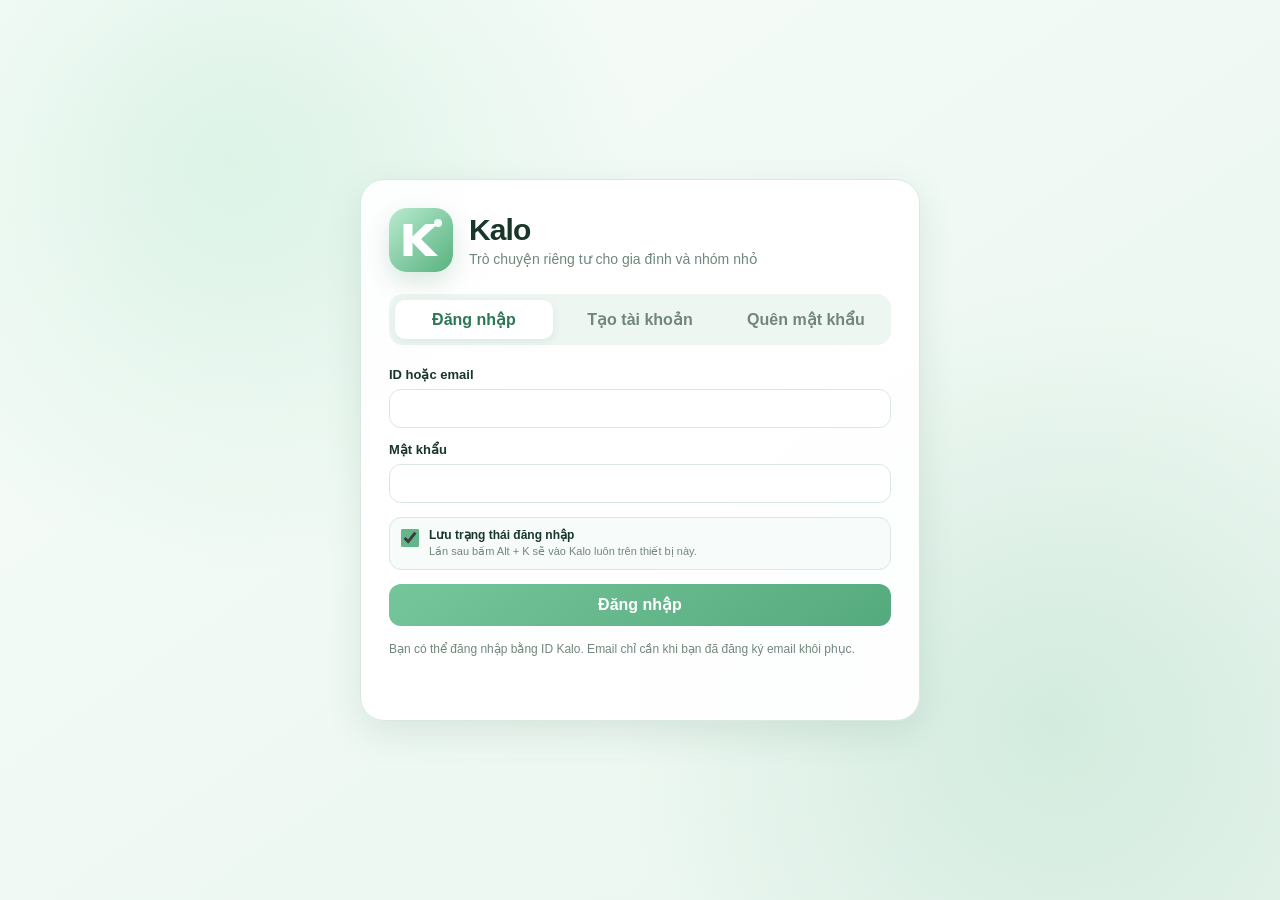
==== commit 78bcea6d: "Add full avatar viewer modal" ====
--- a/web/index.html
+++ b/web/index.html
@@ -8,7 +8,7 @@
   <title>Kalo</title>
   <link rel="icon" href="./icon.svg" />
   <link rel="manifest" href="./manifest.webmanifest" />
-  <link rel="stylesheet" href="./styles.css?v=1.6.3" />
+  <link rel="stylesheet" href="./styles.css?v=1.6.4" />
 </head>
 <body>
   <main id="authScreen" class="auth-screen">
@@ -299,6 +299,14 @@
       <div id="categoryManagerList" class="category-manager-list"></div>
       <p class="form-note">Phân loại là cách sắp xếp cá nhân và hiện được lưu trên thiết bị này.</p>
       <footer><button data-close-modal="categoryManagerModal" class="secondary-btn" type="button">Đóng</button></footer>
+    </section>
+  </div>
+
+  <div id="avatarViewerModal" class="modal-backdrop avatar-viewer-backdrop hidden" role="dialog" aria-modal="true" aria-label="Xem ảnh đại diện">
+    <section class="avatar-viewer-card">
+      <button id="closeAvatarViewerBtn" class="avatar-viewer-close" type="button" aria-label="Đóng ảnh đại diện">×</button>
+      <img id="avatarViewerImage" class="avatar-viewer-image" alt="Ảnh đại diện" />
+      <div id="avatarViewerName" class="avatar-viewer-name"></div>
     </section>
   </div>
 
@@ -451,6 +459,6 @@
   <div id="toastHost" class="toast-host" aria-live="polite"></div>
 
   <script src="./vendor/qrcode.min.js?v=1.0.0"></script>
-  <script type="module" src="./app.js?v=1.6.3"></script>
+  <script type="module" src="./app.js?v=1.6.4"></script>
 </body>
 </html>
--- a/web/styles.css
+++ b/web/styles.css
@@ -1260,3 +1260,43 @@
     height:38px;
   }
 }
+
+
+/* v1.6.3 - Own avatar in rail + synced contact avatars */
+.rail-logo{
+  overflow:visible;
+}
+.rail-self-avatar{
+  width:46px;
+  height:46px;
+  border-radius:14px;
+  overflow:hidden;
+  display:grid;
+  place-items:center;
+  background:transparent;
+  box-shadow:0 3px 10px rgba(38,88,61,.10);
+}
+.rail-self-avatar>img{
+  width:100%;
+  height:100%;
+  object-fit:cover;
+  display:block;
+}
+.rail-self-avatar.has-image{
+  background:#e8f5ee;
+  box-shadow:0 4px 14px rgba(38,88,61,.18);
+}
+.rail-logo:hover .rail-self-avatar{
+  transform:scale(1.035);
+  box-shadow:0 6px 16px rgba(38,88,61,.20);
+}
+.rail-self-avatar{
+  transition:transform .15s ease,box-shadow .15s ease;
+}
+@media(max-width:720px){
+  .rail-self-avatar{
+    width:42px;
+    height:42px;
+    border-radius:13px;
+  }
+}
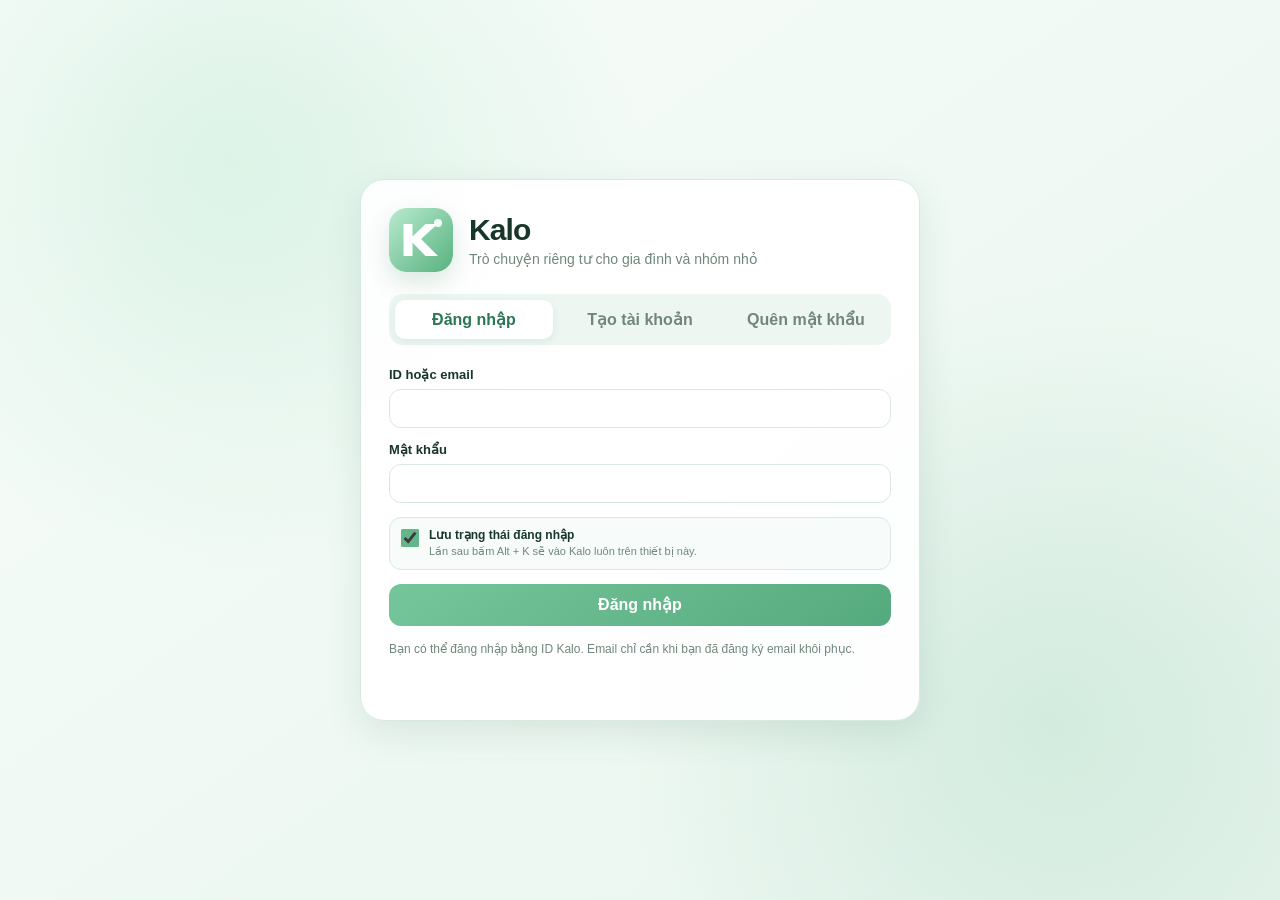
==== commit 1a60d31d: "Add avatar viewer zoom hint" ====
--- a/web/index.html
+++ b/web/index.html
@@ -8,7 +8,7 @@
   <title>Kalo</title>
   <link rel="icon" href="./icon.svg" />
   <link rel="manifest" href="./manifest.webmanifest" />
-  <link rel="stylesheet" href="./styles.css?v=1.6.4" />
+  <link rel="stylesheet" href="./styles.css?v=1.6.5" />
 </head>
 <body>
   <main id="authScreen" class="auth-screen">
@@ -306,7 +306,10 @@
     <section class="avatar-viewer-card">
       <button id="closeAvatarViewerBtn" class="avatar-viewer-close" type="button" aria-label="Đóng ảnh đại diện">×</button>
       <img id="avatarViewerImage" class="avatar-viewer-image" alt="Ảnh đại diện" />
-      <div id="avatarViewerName" class="avatar-viewer-name"></div>
+      <div class="avatar-viewer-meta">
+        <div id="avatarViewerName" class="avatar-viewer-name"></div>
+        <div class="avatar-viewer-zoom-hint"><span id="avatarViewerZoomValue">100%</span> · Cuộn chuột để zoom · ESC để thoát</div>
+      </div>
     </section>
   </div>
 
@@ -459,6 +462,6 @@
   <div id="toastHost" class="toast-host" aria-live="polite"></div>
 
   <script src="./vendor/qrcode.min.js?v=1.0.0"></script>
-  <script type="module" src="./app.js?v=1.6.4"></script>
+  <script type="module" src="./app.js?v=1.6.5"></script>
 </body>
 </html>
--- a/web/styles.css
+++ b/web/styles.css
@@ -1300,3 +1300,93 @@
     border-radius:13px;
   }
 }
+
+
+/* v1.6.4 - Full avatar viewer */
+.avatar-clickable{
+  cursor:zoom-in!important;
+}
+.avatar-clickable:hover{
+  box-shadow:0 0 0 2px rgba(70,170,116,.22),0 5px 14px rgba(35,90,60,.18);
+  transform:scale(1.035);
+}
+.avatar,
+.msg-avatar,
+#chatAvatar,
+.profile-avatar-preview,
+.rail-self-avatar{
+  transition:transform .14s ease,box-shadow .14s ease;
+}
+.avatar-viewer-backdrop{
+  z-index:7200;
+  background:rgba(7,18,13,.84);
+  backdrop-filter:blur(3px);
+}
+.avatar-viewer-card{
+  position:relative;
+  width:min(92vw,900px);
+  height:min(90vh,900px);
+  display:flex;
+  flex-direction:column;
+  align-items:center;
+  justify-content:center;
+  gap:12px;
+  padding:52px 24px 22px;
+  background:transparent;
+}
+.avatar-viewer-image{
+  display:block;
+  max-width:100%;
+  max-height:calc(90vh - 110px);
+  width:auto;
+  height:auto;
+  object-fit:contain;
+  border-radius:18px;
+  background:#eef5f1;
+  box-shadow:0 18px 60px rgba(0,0,0,.36);
+}
+.avatar-viewer-name{
+  max-width:min(88vw,700px);
+  color:#fff;
+  font-size:15px;
+  font-weight:800;
+  text-align:center;
+  text-shadow:0 2px 8px rgba(0,0,0,.4);
+  overflow:hidden;
+  text-overflow:ellipsis;
+  white-space:nowrap;
+}
+.avatar-viewer-close{
+  position:absolute;
+  top:5px;
+  right:5px;
+  width:42px;
+  height:42px;
+  border:1px solid rgba(255,255,255,.28);
+  border-radius:50%;
+  background:rgba(255,255,255,.94);
+  color:#35594a;
+  display:grid;
+  place-items:center;
+  padding:0;
+  font-size:26px;
+  line-height:1;
+  cursor:pointer;
+  box-shadow:0 7px 20px rgba(0,0,0,.22);
+  transition:transform .14s ease,background .14s ease;
+}
+.avatar-viewer-close:hover{
+  transform:scale(1.08);
+  background:#fff;
+}
+@media(max-width:720px){
+  .avatar-viewer-card{
+    width:96vw;
+    height:92vh;
+    padding:50px 12px 18px;
+  }
+  .avatar-viewer-image{
+    max-height:calc(92vh - 105px);
+    border-radius:14px;
+  }
+}
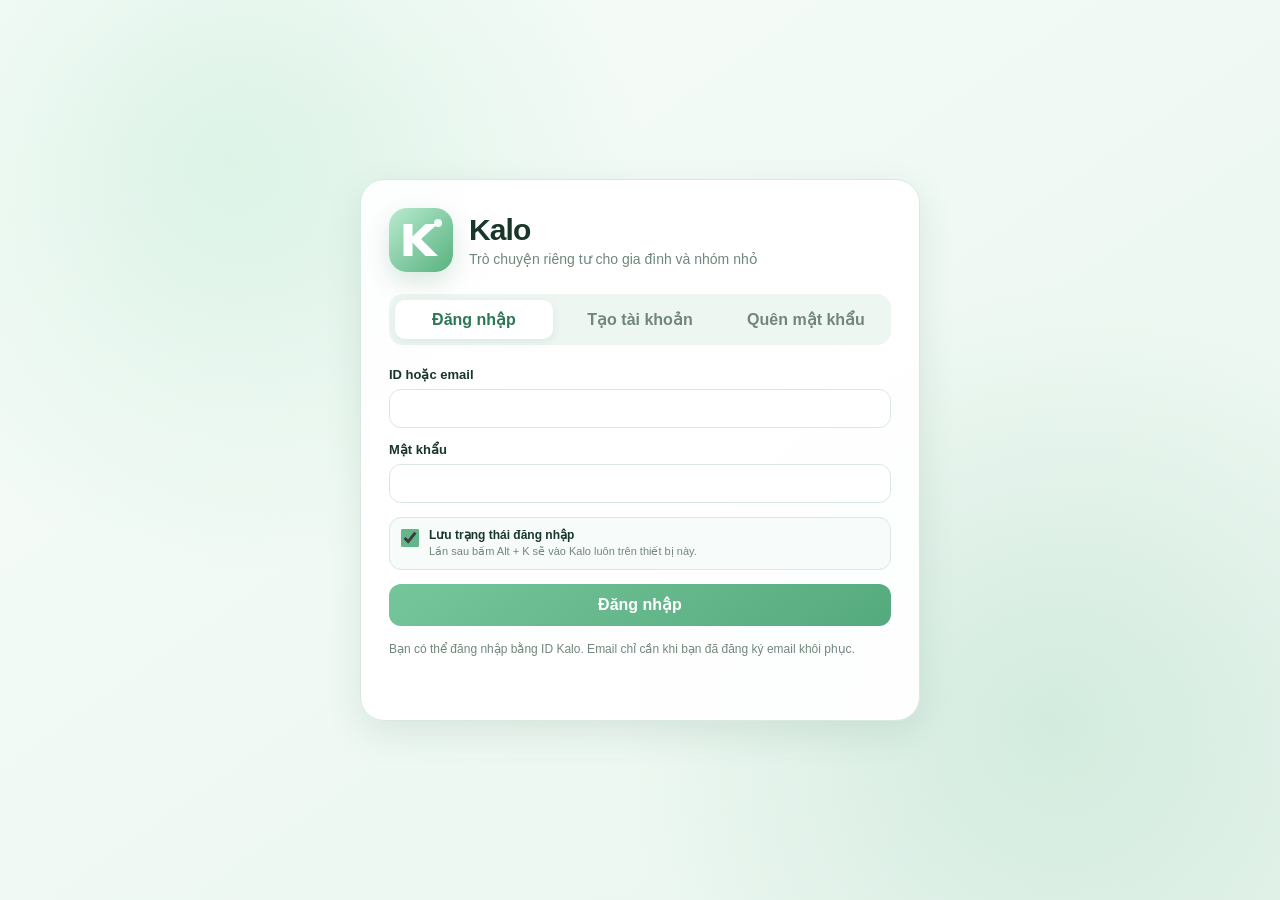
==== commit 0b78bd40: "Clarify secure Kalo backup behavior" ====
--- a/web/index.html
+++ b/web/index.html
@@ -8,7 +8,7 @@
   <title>Kalo</title>
   <link rel="icon" href="./icon.svg" />
   <link rel="manifest" href="./manifest.webmanifest" />
-  <link rel="stylesheet" href="./styles.css?v=1.6.5" />
+  <link rel="stylesheet" href="./styles.css?v=1.7.0" />
 </head>
 <body>
   <main id="authScreen" class="auth-screen">
@@ -171,6 +171,7 @@
             <button id="messageSearchBtn" class="icon-btn" type="button" title="Tìm trong cuộc trò chuyện" aria-label="Tìm trong cuộc trò chuyện">🔍</button>
             <button id="audioCallBtn" class="icon-btn" type="button" title="Gọi thoại">📞</button>
             <button id="videoCallBtn" class="icon-btn" type="button" title="Gọi video">🎥</button>
+            <button id="pinnedMessagesBtn" class="icon-btn" type="button" title="Tin đã ghim">📌</button>
             <button id="chatInfoBtn" class="icon-btn" type="button" title="Thông tin">ⓘ</button>
           </div>
         </header>
@@ -207,6 +208,13 @@
           <div id="stickerGrid" class="sticker-grid"></div>
         </div>
 
+        <div id="replyComposerBar" class="reply-composer-bar hidden">
+          <div>
+            <strong>Đang trả lời</strong>
+            <span id="replyComposerText"></span>
+          </div>
+          <button id="cancelReplyBtn" type="button" aria-label="Hủy trả lời">×</button>
+        </div>
         <footer class="composer">
           <input id="imageInput" type="file" accept="image/*" hidden />
           <input id="fileInput" type="file" hidden />
@@ -297,8 +305,29 @@
         <button class="primary-btn" type="submit">＋ Thêm</button>
       </form>
       <div id="categoryManagerList" class="category-manager-list"></div>
-      <p class="form-note">Phân loại là cách sắp xếp cá nhân và hiện được lưu trên thiết bị này.</p>
+      <p class="form-note">Phân loại được đồng bộ theo tài khoản Kalo trên các thiết bị.</p>
       <footer><button data-close-modal="categoryManagerModal" class="secondary-btn" type="button">Đóng</button></footer>
+    </section>
+  </div>
+
+  <div id="pinnedMessagesModal" class="modal-backdrop hidden" role="dialog" aria-modal="true">
+    <section class="modal-card modal-wide">
+      <header>
+        <div><h3>Tin đã ghim</h3><p>Danh sách tin quan trọng trong cuộc trò chuyện này.</p></div>
+        <button data-close-modal="pinnedMessagesModal" type="button" aria-label="Đóng">×</button>
+      </header>
+      <div id="pinnedMessagesList" class="pinned-messages-list"></div>
+    </section>
+  </div>
+
+  <div id="forwardMessageModal" class="modal-backdrop hidden" role="dialog" aria-modal="true">
+    <section class="modal-card modal-wide">
+      <header>
+        <div><h3>Chuyển tiếp tin nhắn</h3><p>Chọn cuộc trò chuyện đích.</p></div>
+        <button data-close-modal="forwardMessageModal" type="button" aria-label="Đóng">×</button>
+      </header>
+      <input id="forwardConversationSearch" class="modal-search" placeholder="Tìm cuộc trò chuyện..." />
+      <div id="forwardConversationList" class="forward-conversation-list"></div>
     </section>
   </div>
 
@@ -416,8 +445,23 @@
         <p class="form-note">Trên Chrome/Edge máy tính, nút Thay đổi cho phép bạn chọn thư mục thật trên ổ đĩa. Trên thiết bị không hỗ trợ, Kalo dùng vùng lưu trữ riêng của trình duyệt.</p>
       </div>
       <div class="setting-block">
-        <h4>File lớn</h4>
-        <p class="form-note">File được truyền trực tiếp giữa hai máy. Người gửi và người nhận cần cùng online. Kalo không lưu nội dung file trên máy chủ.</p>
+        <h4>File & kết nối</h4>
+        <p class="form-note">File ≤ 10 MB có thêm bản relay mã hóa tạm thời để người nhận vẫn tải được khi máy gửi đã offline. File lớn tiếp tục truyền P2P. TURN là tùy chọn để tăng khả năng kết nối ở mạng công ty/NAT khó.</p>
+        <div class="turn-settings-grid">
+          <label>TURN URL<input id="turnUrlInput" placeholder="turn:server.example.com:3478" /></label>
+          <label>Tên đăng nhập<input id="turnUsernameInput" autocomplete="off" /></label>
+          <label>Mật khẩu TURN<input id="turnCredentialInput" type="password" autocomplete="new-password" /></label>
+        </div>
+        <button id="saveTurnConfigBtn" class="secondary-btn" type="button">Lưu cấu hình TURN</button>
+      </div>
+      <div class="setting-block">
+        <h4>Sao lưu / Khôi phục</h4>
+        <p class="form-note">Backup gồm biệt danh, phân loại, ghim/lưu trữ, draft, cài đặt cá nhân và timeline My Documents. Bạn có thể đặt mật khẩu AES-GCM khi xuất. File nhị phân và khóa mã hóa tin nhắn không được nhúng vào backup.</p>
+        <div class="backup-actions">
+          <button id="exportBackupBtn" class="secondary-btn" type="button">Xuất backup Kalo</button>
+          <button id="importBackupBtn" class="secondary-btn" type="button">Nhập backup</button>
+          <input id="backupImportInput" type="file" accept="application/json,.json,.kalo-backup" hidden />
+        </div>
       </div>
       <footer><button id="logoutBtn" class="danger-btn logout-icon-btn" type="button"><img class="logout-icon-img" src="[data-uri]" alt="" /><span>Đăng xuất</span></button></footer>
     </section>
@@ -462,6 +506,6 @@
   <div id="toastHost" class="toast-host" aria-live="polite"></div>
 
   <script src="./vendor/qrcode.min.js?v=1.0.0"></script>
-  <script type="module" src="./app.js?v=1.6.5"></script>
+  <script type="module" src="./app.js?v=1.7.0"></script>
 </body>
 </html>
--- a/web/styles.css
+++ b/web/styles.css
@@ -1390,3 +1390,240 @@
     border-radius:14px;
   }
 }
+
+
+/* v1.6.5 - Avatar viewer mouse-wheel zoom */
+.avatar-viewer-card{
+  overflow:visible;
+}
+.avatar-viewer-image{
+  transform-origin:center center;
+  transition:transform .08s ease-out;
+  will-change:transform;
+  cursor:zoom-in;
+  user-select:none;
+  -webkit-user-drag:none;
+}
+.avatar-viewer-meta{
+  position:relative;
+  z-index:3;
+  display:flex;
+  flex-direction:column;
+  align-items:center;
+  gap:4px;
+  pointer-events:none;
+}
+.avatar-viewer-zoom-hint{
+  color:rgba(255,255,255,.78);
+  font-size:11px;
+  font-weight:700;
+  text-align:center;
+  text-shadow:0 2px 7px rgba(0,0,0,.45);
+}
+#avatarViewerZoomValue{
+  color:#fff;
+  font-weight:900;
+}
+
+
+/* v1.7 - Stability, synced preferences, messaging actions */
+.conv-meta{
+  display:flex;
+  flex-direction:column;
+  align-items:flex-end;
+  gap:4px;
+  min-width:32px;
+}
+.conv-status-bits{
+  font-size:10px;
+  letter-spacing:1px;
+}
+.conv-unread-badge{
+  min-width:19px;
+  height:19px;
+  padding:0 5px;
+  border-radius:999px;
+  display:grid;
+  place-items:center;
+  background:#4bad78;
+  color:#fff;
+  font-size:9px;
+  font-weight:900;
+  box-shadow:0 2px 6px rgba(38,116,75,.18);
+}
+.conv-preview.draft{
+  color:#b2692e;
+  font-weight:700;
+}
+.reply-composer-bar{
+  flex:0 0 auto;
+  display:flex;
+  align-items:center;
+  gap:10px;
+  padding:8px 14px;
+  border-top:1px solid var(--line);
+  background:#f5fbf8;
+  color:#456b59;
+}
+.reply-composer-bar>div{
+  min-width:0;
+  flex:1;
+  display:flex;
+  flex-direction:column;
+  gap:2px;
+}
+.reply-composer-bar strong{
+  font-size:11px;
+  color:#2c7852;
+}
+.reply-composer-bar span{
+  font-size:11px;
+  overflow:hidden;
+  white-space:nowrap;
+  text-overflow:ellipsis;
+}
+.reply-composer-bar button{
+  width:30px;
+  height:30px;
+  display:grid;
+  place-items:center;
+  border:1px solid var(--line);
+  border-radius:9px;
+  background:#fff;
+  color:#557568;
+}
+.reply-quote{
+  width:100%;
+  border:0;
+  border-left:3px solid #72bd94;
+  border-radius:7px;
+  background:rgba(95,180,135,.09);
+  padding:6px 8px;
+  margin:0 0 7px;
+  text-align:left;
+  color:inherit;
+  display:flex;
+  flex-direction:column;
+  gap:2px;
+}
+.reply-quote strong{
+  font-size:10px;
+  color:#347a55;
+}
+.reply-quote span{
+  max-width:360px;
+  font-size:10px;
+  color:#72877c;
+  overflow:hidden;
+  white-space:nowrap;
+  text-overflow:ellipsis;
+}
+.forwarded-label{
+  font-size:10px;
+  color:#759087;
+  margin:0 0 5px;
+  font-style:italic;
+}
+.bubble.pinned{
+  box-shadow:0 0 0 1px rgba(223,166,53,.38),0 4px 12px rgba(92,68,22,.07);
+}
+.deleted-message{
+  color:#87978f;
+  font-style:italic;
+}
+.mini-action.active{
+  background:#fff2cb;
+  color:#8d6a16;
+}
+.mini-action.danger{
+  color:#ad4d54;
+}
+.pinned-messages-list,
+.forward-conversation-list{
+  display:flex;
+  flex-direction:column;
+  gap:6px;
+  max-height:55vh;
+  overflow:auto;
+}
+.pinned-message-item,
+.forward-conversation-item{
+  width:100%;
+  border:1px solid var(--line);
+  border-radius:12px;
+  background:#fbfefc;
+  color:inherit;
+  padding:10px 12px;
+  display:flex;
+  align-items:center;
+  gap:10px;
+  text-align:left;
+}
+.pinned-message-item:hover,
+.forward-conversation-item:hover{
+  background:#edf8f2;
+  border-color:#b6dac6;
+}
+.pinned-message-item>div,
+.forward-conversation-item>div:last-child{
+  min-width:0;
+  flex:1;
+  display:flex;
+  flex-direction:column;
+  gap:3px;
+}
+.pinned-message-item strong,
+.forward-conversation-item strong{
+  font-size:12px;
+  overflow:hidden;
+  text-overflow:ellipsis;
+  white-space:nowrap;
+}
+.pinned-message-item small,
+.forward-conversation-item small{
+  color:var(--muted);
+  font-size:10px;
+}
+.forward-conversation-item .avatar{
+  width:38px;
+  height:38px;
+  border-radius:12px;
+}
+.turn-settings-grid{
+  display:grid;
+  grid-template-columns:1fr 1fr;
+  gap:9px;
+  margin:10px 0;
+}
+.turn-settings-grid label:first-child{
+  grid-column:1/-1;
+}
+.turn-settings-grid label{
+  display:flex;
+  flex-direction:column;
+  gap:5px;
+  font-size:11px;
+  font-weight:800;
+}
+.turn-settings-grid input{
+  width:100%;
+  border:1px solid var(--line);
+  border-radius:10px;
+  padding:9px 10px;
+  outline:none;
+}
+.turn-settings-grid input:focus{
+  border-color:#7ac59e;
+  box-shadow:0 0 0 3px rgba(99,182,138,.12);
+}
+.backup-actions{
+  display:flex;
+  gap:8px;
+  flex-wrap:wrap;
+  margin-top:10px;
+}
+@media(max-width:620px){
+  .turn-settings-grid{grid-template-columns:1fr}
+  .turn-settings-grid label:first-child{grid-column:auto}
+  .msg-actions{flex-wrap:wrap}
+}
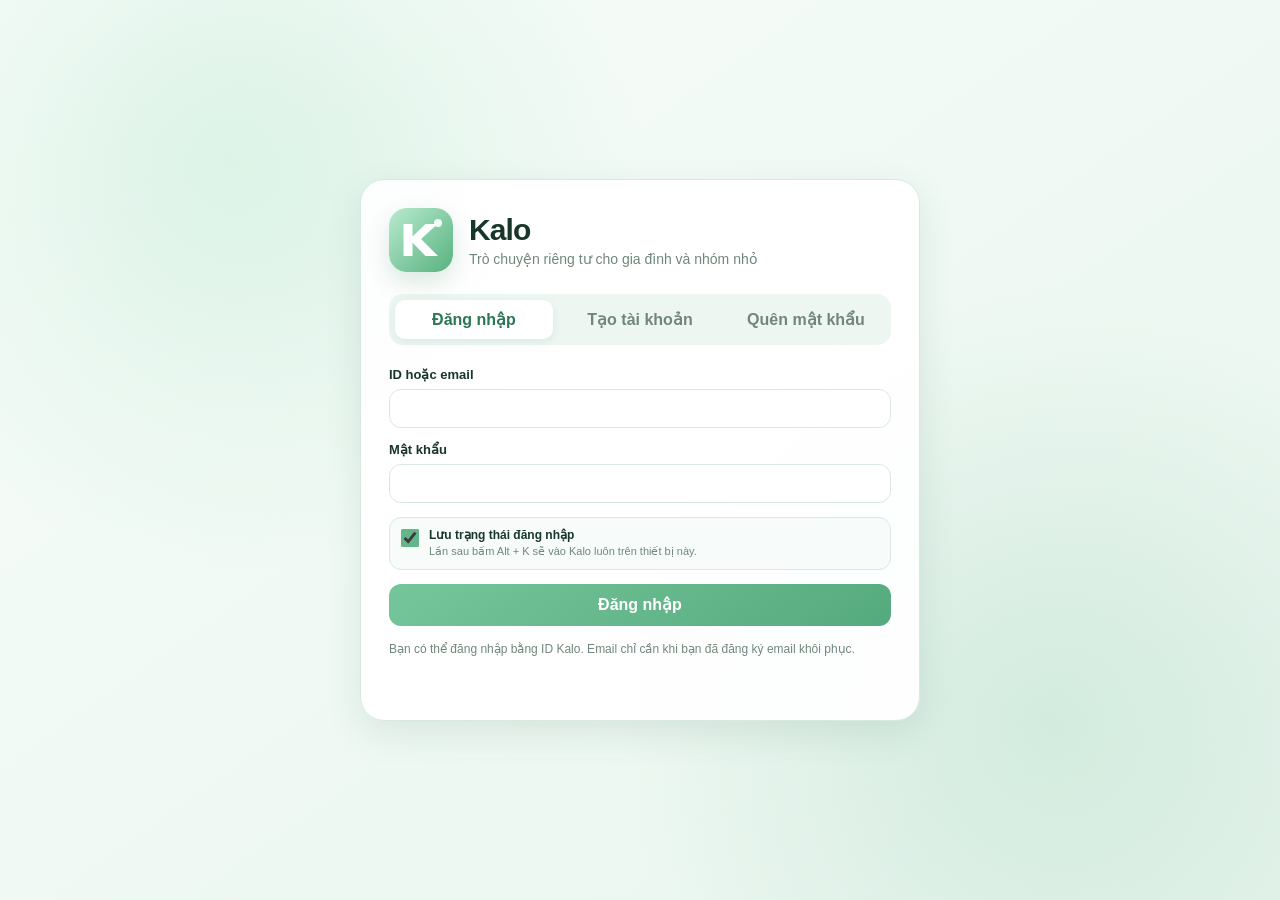
==== commit 0951b784: "chore: bump Kalo app cache after paste fix" ====
--- a/web/index.html
+++ b/web/index.html
@@ -8,7 +8,7 @@
   <title>Kalo</title>
   <link rel="icon" href="./icon.svg" />
   <link rel="manifest" href="./manifest.webmanifest" />
-  <link rel="stylesheet" href="./styles.css?v=1.7.0" />
+  <link rel="stylesheet" href="./styles.css?v=1.7.1" />
 </head>
 <body>
   <main id="authScreen" class="auth-screen">
@@ -506,6 +506,6 @@
   <div id="toastHost" class="toast-host" aria-live="polite"></div>
 
   <script src="./vendor/qrcode.min.js?v=1.0.0"></script>
-  <script type="module" src="./app.js?v=1.7.0"></script>
+  <script type="module" src="./app.js?v=1.7.1"></script>
 </body>
 </html>
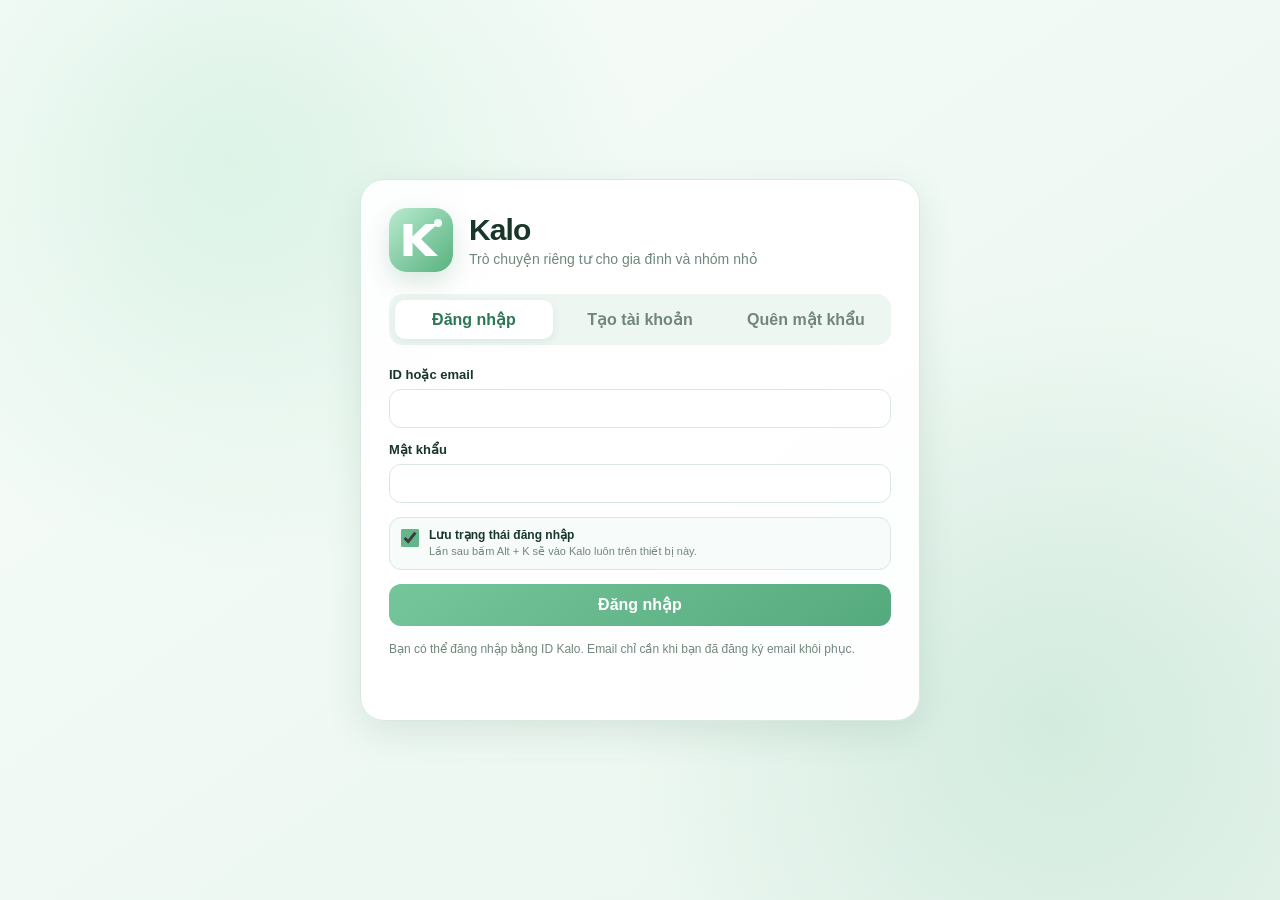
==== commit 47952aae: "chore: bump Kalo assets for original image click" ====
--- a/web/index.html
+++ b/web/index.html
@@ -8,7 +8,7 @@
   <title>Kalo</title>
   <link rel="icon" href="./icon.svg" />
   <link rel="manifest" href="./manifest.webmanifest" />
-  <link rel="stylesheet" href="./styles.css?v=1.7.1" />
+  <link rel="stylesheet" href="./styles.css?v=1.7.3" />
 </head>
 <body>
   <main id="authScreen" class="auth-screen">
@@ -338,6 +338,20 @@
       <div class="avatar-viewer-meta">
         <div id="avatarViewerName" class="avatar-viewer-name"></div>
         <div class="avatar-viewer-zoom-hint"><span id="avatarViewerZoomValue">100%</span> · Cuộn chuột để zoom · ESC để thoát</div>
+      </div>
+    </section>
+  </div>
+
+  <div id="messageImageViewerModal" class="modal-backdrop message-image-viewer-backdrop hidden" role="dialog" aria-modal="true" aria-label="Xem ảnh tin nhắn">
+    <section class="message-image-viewer-card">
+      <button id="closeMessageImageViewerBtn" class="message-image-viewer-close" type="button" aria-label="Đóng ảnh">×</button>
+      <div id="messageImageViewerStage" class="message-image-viewer-stage">
+        <img id="messageImageViewerImage" class="message-image-viewer-image" alt="Ảnh trong tin nhắn" />
+        <div id="messageImageViewerLoading" class="message-image-viewer-loading hidden">Đang mở ảnh gốc…</div>
+      </div>
+      <div class="message-image-viewer-meta">
+        <div id="messageImageViewerName" class="message-image-viewer-name"></div>
+        <div class="message-image-viewer-zoom-hint"><span id="messageImageViewerZoomValue">100%</span> · Cuộn chuột để zoom · Nhấp đúp để đặt lại · ESC để thoát</div>
       </div>
     </section>
   </div>
@@ -506,6 +520,6 @@
   <div id="toastHost" class="toast-host" aria-live="polite"></div>
 
   <script src="./vendor/qrcode.min.js?v=1.0.0"></script>
-  <script type="module" src="./app.js?v=1.7.1"></script>
+  <script type="module" src="./app.js?v=1.7.3"></script>
 </body>
 </html>
--- a/web/styles.css
+++ b/web/styles.css
@@ -1627,3 +1627,139 @@
   .turn-settings-grid label:first-child{grid-column:auto}
   .msg-actions{flex-wrap:wrap}
 }
+
+
+/* v1.7.2 - Full-screen viewer for chat images */
+.image-preview,
+.image-preview-placeholder{
+  cursor:zoom-in;
+}
+.image-preview:hover{
+  box-shadow:0 0 0 2px rgba(75,173,120,.18);
+}
+.message-image-viewer-backdrop{
+  z-index:7350;
+  background:rgba(5,12,9,.92);
+  backdrop-filter:blur(4px);
+}
+.message-image-viewer-card{
+  position:relative;
+  width:100vw;
+  height:100vh;
+  height:100dvh;
+  max-width:none;
+  display:flex;
+  flex-direction:column;
+  align-items:center;
+  justify-content:center;
+  gap:10px;
+  padding:54px 20px 18px;
+  background:transparent;
+  overflow:hidden;
+}
+.message-image-viewer-stage{
+  position:relative;
+  flex:1 1 auto;
+  width:100%;
+  min-height:0;
+  display:grid;
+  place-items:center;
+  overflow:hidden;
+}
+.message-image-viewer-image{
+  display:block;
+  max-width:calc(100vw - 40px);
+  max-height:calc(100dvh - 112px);
+  width:auto;
+  height:auto;
+  object-fit:contain;
+  transform-origin:center center;
+  transition:transform .07s ease-out;
+  will-change:transform;
+  cursor:zoom-in;
+  user-select:none;
+  -webkit-user-drag:none;
+  border-radius:8px;
+  box-shadow:0 20px 70px rgba(0,0,0,.42);
+}
+.message-image-viewer-close{
+  position:absolute;
+  top:12px;
+  right:14px;
+  z-index:5;
+  width:42px;
+  height:42px;
+  border:1px solid rgba(255,255,255,.22);
+  border-radius:50%;
+  background:rgba(255,255,255,.95);
+  color:#284d3d;
+  display:grid;
+  place-items:center;
+  padding:0;
+  font-size:27px;
+  line-height:1;
+  cursor:pointer;
+  box-shadow:0 7px 22px rgba(0,0,0,.28);
+}
+.message-image-viewer-close:hover{
+  transform:scale(1.07);
+  background:#fff;
+}
+.message-image-viewer-meta{
+  flex:0 0 auto;
+  position:relative;
+  z-index:3;
+  max-width:min(90vw,900px);
+  display:flex;
+  flex-direction:column;
+  align-items:center;
+  gap:4px;
+  color:#fff;
+  pointer-events:none;
+}
+.message-image-viewer-name{
+  max-width:min(90vw,900px);
+  overflow:hidden;
+  text-overflow:ellipsis;
+  white-space:nowrap;
+  font-size:13px;
+  font-weight:850;
+  text-shadow:0 2px 8px rgba(0,0,0,.45);
+}
+.message-image-viewer-zoom-hint{
+  color:rgba(255,255,255,.74);
+  font-size:11px;
+  font-weight:700;
+  text-align:center;
+  text-shadow:0 2px 7px rgba(0,0,0,.45);
+}
+#messageImageViewerZoomValue{
+  color:#fff;
+  font-weight:900;
+}
+.message-image-viewer-loading{
+  position:absolute;
+  left:50%;
+  bottom:16px;
+  transform:translateX(-50%);
+  padding:7px 11px;
+  border-radius:999px;
+  background:rgba(16,35,27,.82);
+  color:#fff;
+  font-size:11px;
+  font-weight:800;
+  box-shadow:0 5px 18px rgba(0,0,0,.25);
+  pointer-events:none;
+}
+@media(max-width:720px){
+  .message-image-viewer-card{
+    padding:50px 8px 14px;
+  }
+  .message-image-viewer-image{
+    max-width:calc(100vw - 16px);
+    max-height:calc(100dvh - 105px);
+  }
+  .message-image-viewer-zoom-hint{
+    font-size:10px;
+  }
+}
